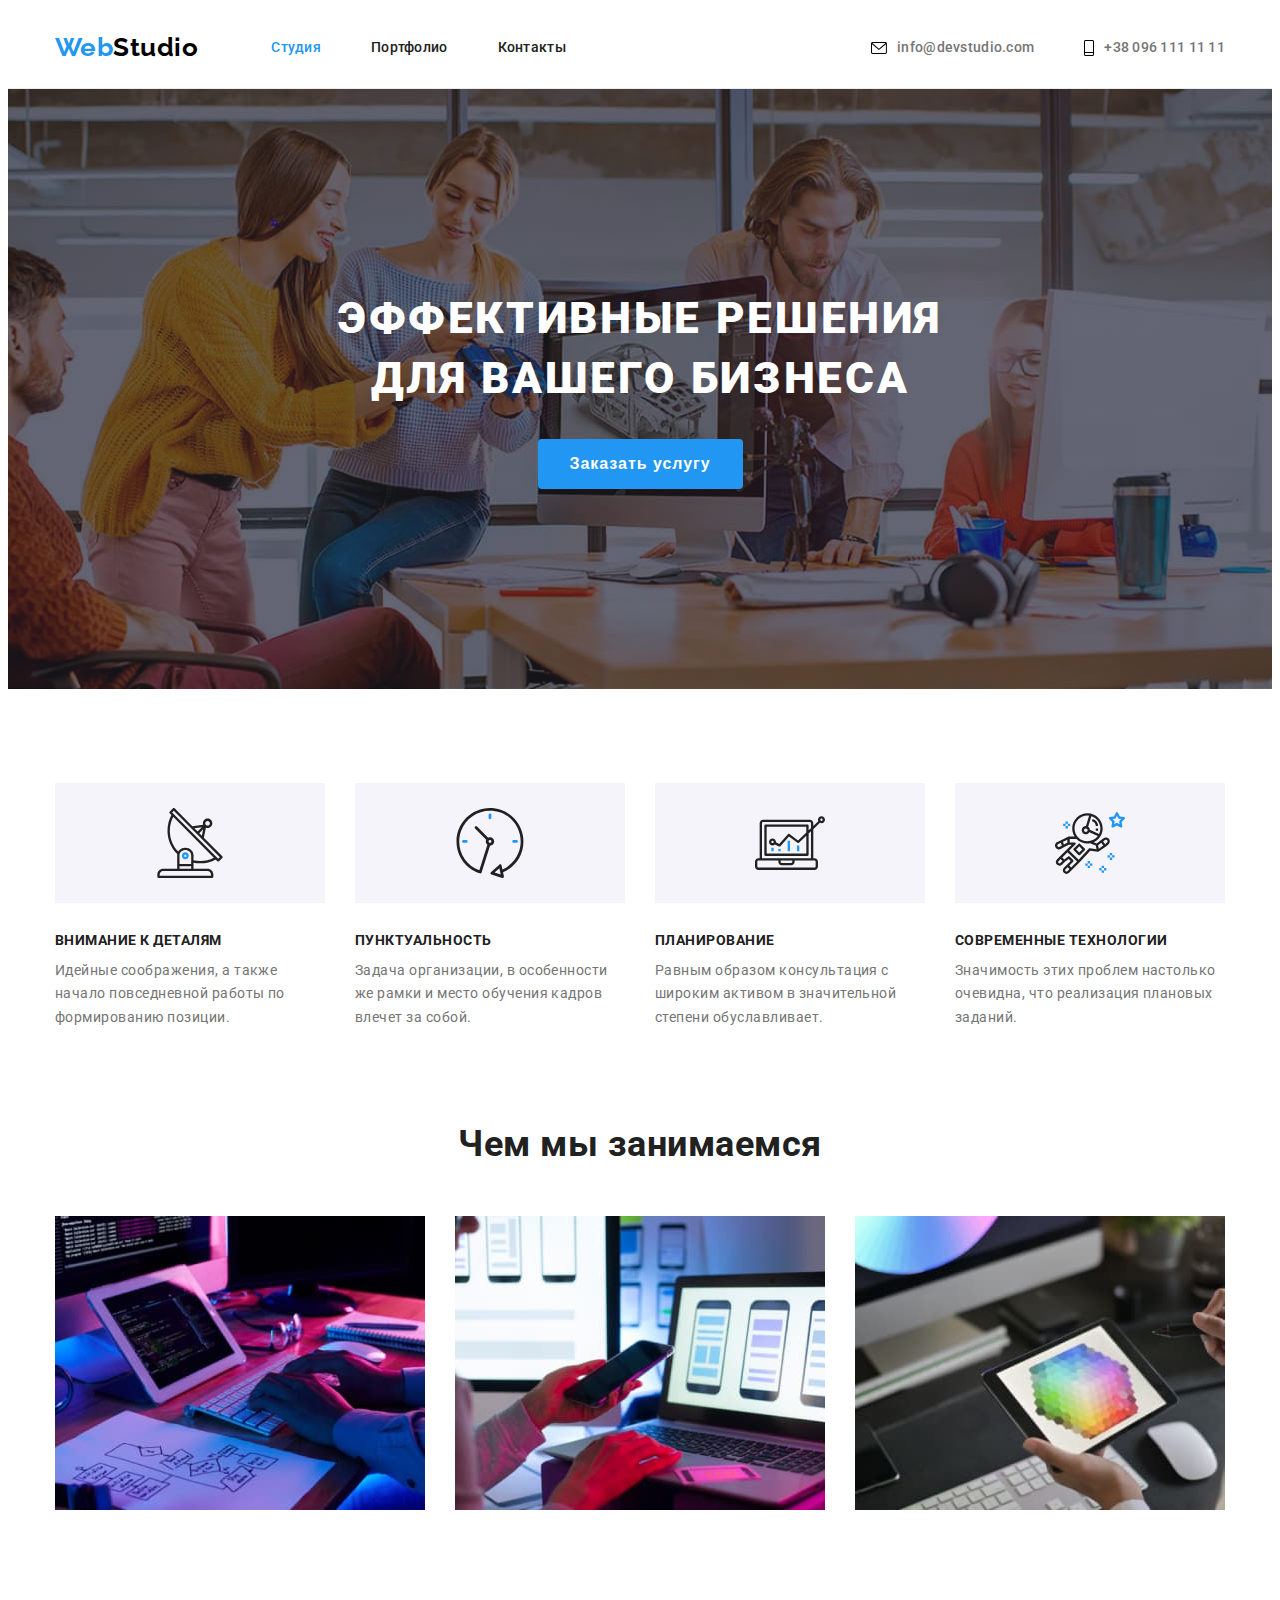
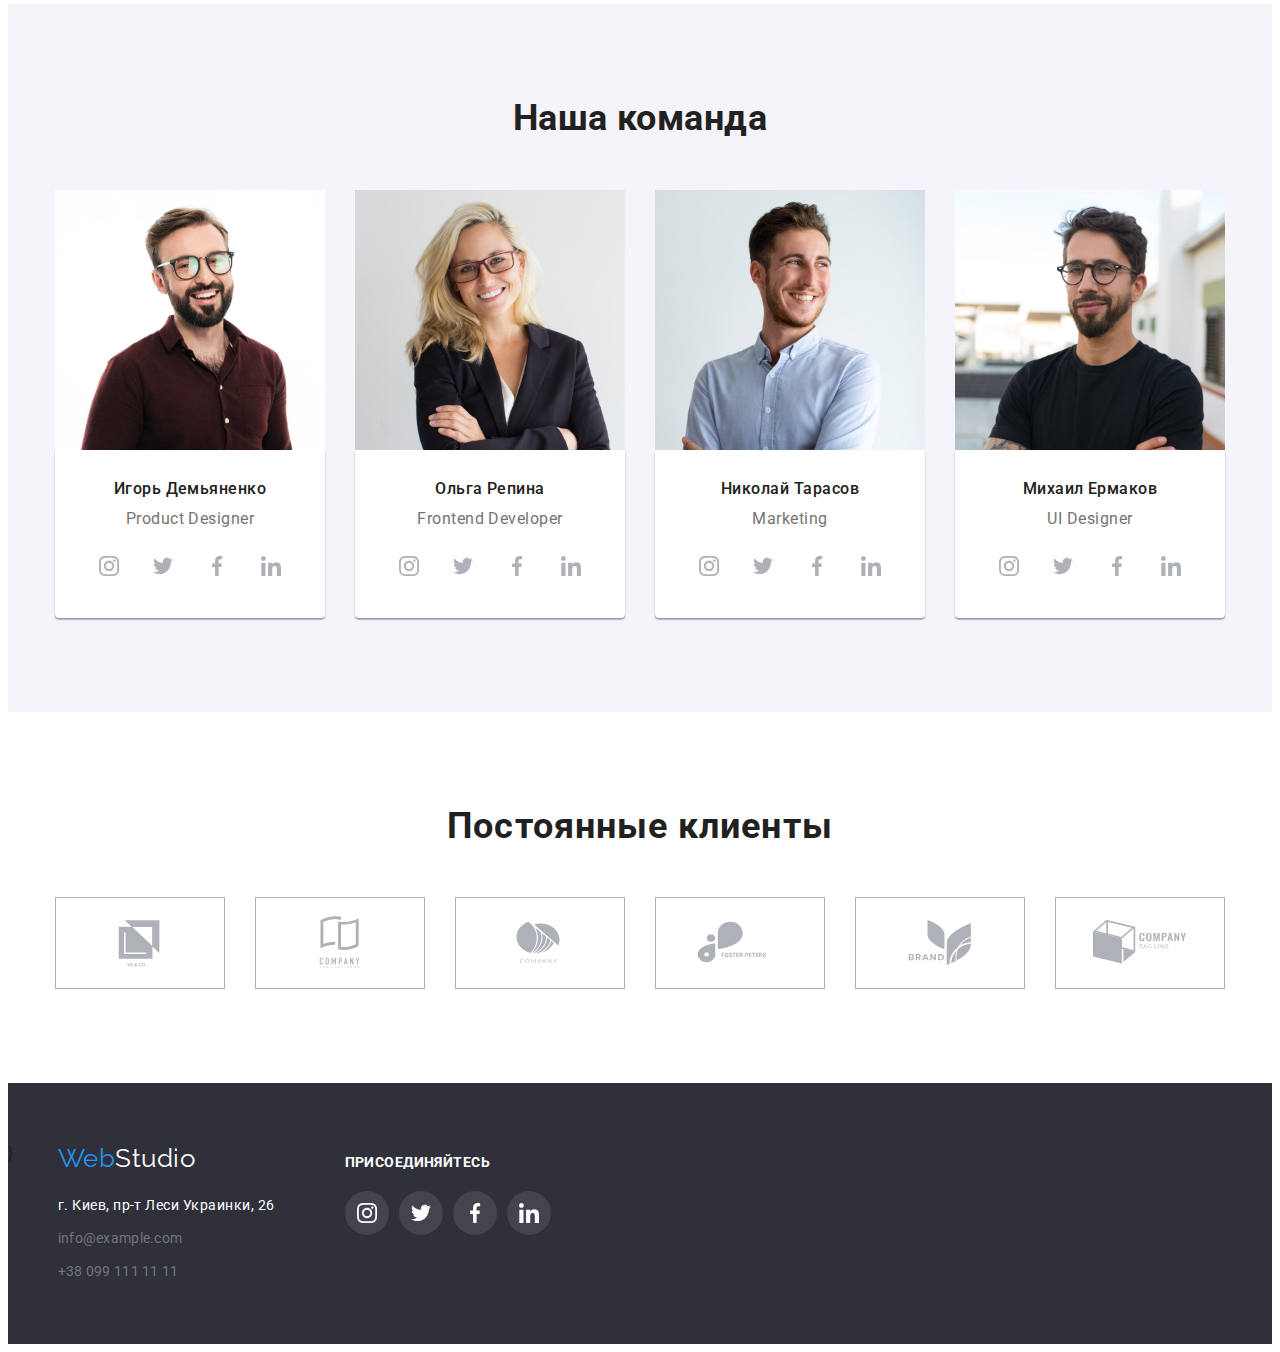
==== index.html @ 1842d275 "1" ====
<!DOCTYPE html>
<html lang="ru">
  <head>
    <meta charset="UTF-8" />
    <meta http-equiv="X-UA-Compatible" content="IE=edge" />
    <meta name="viewport" content="width=device-width, initial-scale=1.0" />
    <title>Студия</title>
    <link href="https://fonts.googleapis.com/css2?family=Raleway:wght@700&family=Roboto:wght@400;500;700;900&display=swap"
      rel="stylesheet" />
    <link rel="stylesheet" href="https://cdnjs.cloudflare.com/ajax/libs/modern-normalize/1.1.0/modern-normalize.min.css"
      integrity="sha512-wpPYUAdjBVSE4KJnH1VR1HeZfpl1ub8YT/NKx4PuQ5NmX2tKuGu6U/JRp5y+Y8XG2tV+wKQpNHVUX03MfMFn9Q=="
      crossorigin="anonymous" referrerpolicy="no-referrer" />
    <link rel="stylesheet" href="./css/style.css" />
    
  </head>
  <body>
    <!-- Header -->
    <header class="header">
      <div class="container hdr-container ">
        <nav class="hdr-nav">
          <a href="./index.html" lang="en" class="logo hdr-logo">Web<span class="hdr-second-logo">Studio</span></a>
          <ul class="hdr-list list">

            <li class="link-item">
              <a href="./index.html" class="hdr-link link current">Студия</a>
            </li>

            <li class="link-item">
              <a href="./portfolio.html" class="hdr-link link">Портфолио</a>
            </li>

            <li class="link-item">
              <a href="" class="hdr-link link">Контакты</a>
            </li>

          </ul>
        </nav>
          <ul class="hdr-contacts list">
            
            <li class="hdr-contact">
              <a href="mailto:info@devstudio.com" lang="en" class="contact-link link">
                <svg class="mail-icon" width="16" height="12">
                  <use href="./images/icons.svg#icon-mail"></use>
                </svg>
                info@devstudio.com</a>
            </li>

            <li class="hdr-contact">
              <a href="tel:+380961111111" class="contact-link link">
                <svg class="phone-icon" width="10" height="16">
                  <use href="./images/icons.svg#icon-phone"></use>
                </svg>
                +38 096 111 11 11</a>
            </li>

          </ul>
      </div>
    </header>
    <!-- Main -->
    <main class="main-studio">
      <section class="hero-section section">
        <div class="container">
          <h1 class="hero-title">Эффективные решения для вашего бизнеса</h1>
          <button type="button" class="hero-button">Заказать услугу</button>
        </div>
      </section>
      <!-- Достоинства компании -->
      <section class="dignity-company section">
        <div class="container">
          <h2  class="visually-hidden">Достоинства компании</h2>
          <ul class="dignity-list list">
            
            <li class="dignity-item">
              <div class="thumb">
                <svg class="dignity-icon" width="70" height="70">
                  <use href="./images/icons.svg#icon-antenna"></use>
                </svg>
              </div>
              <h3 class="dignity-item-title">Внимание к деталям</h3>
              <p class="dignity-text">
                Идейные соображения, а также начало повседневной работы по
                формированию позиции.
              </p>
            </li>
            
            <li class="dignity-item">
              <div class="thumb">
                <svg class="dignity-icon" width="70" height="70">
                  <use href="./images/icons.svg#icon-clock"></use>
                </svg>
              </div>
              <h3 class="dignity-item-title">Пунктуальность</h3>
              <p class="dignity-text">
                Задача организации, в особенности же рамки и место обучения кадров
                влечет за собой.
                </p>
            </li>
            
            <li class="dignity-item">
              <div class="thumb">
                <svg class="dignity-icon" width="70" height="70">
                  <use href="./images/icons.svg#icon-diagram"></use>
                </svg>
                </div>
                <h3 class="dignity-item-title">Планирование</h3>
                <p class="dignity-text">
                Равным образом консультация с широким активом в значительной
                степени обуславливает.
                </p>
            </li>
            
            <li class="dignity-item">
              <div class="thumb">
                <svg class="dignity-icon" width="70" height="70">
                  <use href="./images/icons.svg#icon-astronaut"></use>
                </svg>
              </div>
                <h3 class="dignity-item-title">Современные технологии</h3>
                <p class="dignity-text">
                Значимость этих проблем настолько очевидна, что реализация
                плановых заданий.
                </p>
            </li>
        </ul>
        </div>
      </section>
      <!-- О компании -->
      <section class="about-company section">
        <div class="container">
          <h2 class="about-company-title">Чем мы занимаемся</h2>
          <ul class="about-list">
            <li class="about-item">
              <img src="./images/code.jpg" alt="Написание кода" width="370" class="about-company-photo" />
            </li>
            <li class="about-item">
              <img src="./images/phone.jpg" alt="Адаптация под телефон" width="370" class="about-company-photo" />
            </li>
            <li class="about-item">
              <img src="./images/tablet.jpg" alt="Адаптация под планшет" width="370" class="about-company-photo" />
            </li>
          </ul>
        </div>
      </section>
      <!-- Команда компании -->
      <section class="team section">
        <div class="container">
          <h2 class="title-team">Наша команда</h2>
          <ul class="team-list">
            <li class="team-member">
              <img src="./images/igorr.jpg" alt="Игорь Демьяненко Product Designer" width="270" class="photo-member" />
                <div class="team-title">
                  <h3 class="title-member">Игорь Демьяненко</h3>
                  <p lang="en" class="about-member">Product Designer</p>
                  
                  <ul class="list-icon">
                    <li class="icon-item">
                      <a href="" class="icon-link">
                        <svg class="member-icon" width="20" height="20">
                          <use href="./images/icons.svg#icon-instagram"></use>
                        </svg>
                      </a>
                    </li>
                    <li class="icon-item">
                      <a href="" class="icon-link">
                        <svg class="member-icon" width="20" height="20">
                          <use href="./images/icons.svg#icon-twitter"></use>
                        </svg>
                      </a>
                    </li>
                    <li class="icon-item">
                      <a href="" class="icon-link">
                        <svg class="member-icon" width="20" height="20">
                          <use href="./images/icons.svg#icon-facebook"></use>
                        </svg>
                      </a>
                    </li>
                    <li class="icon-item">
                      <a href="" class="icon-link">
                        <svg class="member-icon" width="20" height="20">
                          <use href="./images/icons.svg#icon-linkedin"></use>
                        </svg>
                      </a>
                    </li>
                  </ul>
                </div>
            </li>
            <li class="team-member">
              <img src="./images/olga.jpg" alt="Ольга Репина Frontend Developer" width="270" class="photo-member" />
                <div class="team-title">
                  <h3 class="title-member">Ольга Репина</h3>
                  <p lang="en" class="about-member">Frontend Developer</p>
                  <ul class="list-icon">
                    <li class="icon-item">
                      <a href="" class="icon-link">
                        <svg class="member-icon" width="20" height="20">
                          <use href="./images/icons.svg#icon-instagram"></use>
                        </svg>
                      </a>
                    </li>
                    <li class="icon-item">
                      <a href="" class="icon-link">
                        <svg class="member-icon" width="20" height="20">
                          <use href="./images/icons.svg#icon-twitter"></use>
                        </svg>
                      </a>
                    </li>
                    <li class="icon-item">
                      <a href="" class="icon-link">
                        <svg class="member-icon" width="20" height="20">
                          <use href="./images/icons.svg#icon-facebook"></use>
                        </svg>
                      </a>
                    </li>
                    <li class="icon-item">
                      <a href="" class="icon-link">
                        <svg class="member-icon" width="20" height="20">
                          <use href="./images/icons.svg#icon-linkedin"></use>
                        </svg>
                      </a>
                    </li>
                  </ul>
                </div>
            </li>
            <li class="team-member">
              <img src="./images/nikolayy.jpg" alt="Николай Тарасов Marketing" width="270" class="photo-member" />
                <div class="team-title">
                  <h3 class="title-member">Николай Тарасов</h3>
                  <p lang="en" class="about-member">Marketing</p>
                  <ul class="list-icon">
                    <li class="icon-item">
                      <a href="" class="icon-link">
                        <svg class="member-icon" width="20" height="20">
                          <use href="./images/icons.svg#icon-instagram"></use>
                        </svg>
                      </a>
                    </li>
                    <li class="icon-item">
                      <a href="" class="icon-link">
                        <svg class="member-icon" width="20" height="20">
                          <use href="./images/icons.svg#icon-twitter"></use>
                        </svg>
                      </a>
                    </li>
                    <li class="icon-item">
                      <a href="" class="icon-link">
                        <svg class="member-icon" width="20" height="20">
                          <use href="./images/icons.svg#icon-facebook"></use>
                        </svg>
                      </a>
                    </li>
                    <li class="icon-item">
                      <a href="" class="icon-link">
                        <svg class="member-icon" width="20" height="20">
                          <use href="./images/icons.svg#icon-linkedin"></use>
                        </svg>
                      </a>
                    </li>
                  </ul>
                </div>
            </li>
            <li class="team-member">
              <img src="./images/mikhail.jpg" alt="Михаил Ермаков UI Designer" width="270" class="photo-member" />
                <div class="team-title">
                  <h3 class="title-member">Михаил Ермаков</h3>
                  <p lang="en" class="about-member">UI Designer</p>
                  <ul class="list-icon">
                    <li class="icon-item">
                      <a href="" class="icon-link">
                        <svg class="member-icon" width="20" height="20">
                          <use href="./images/icons.svg#icon-instagram"></use>
                        </svg>
                      </a>
                    </li>
                    <li class="icon-item">
                      <a href="" class="icon-link">
                        <svg class="member-icon" width="20" height="20">
                          <use href="./images/icons.svg#icon-twitter"></use>
                        </svg>
                      </a>
                    </li>
                    <li class="icon-item">
                      <a href="" class="icon-link">
                        <svg class="member-icon" width="20" height="20">
                          <use href="./images/icons.svg#icon-facebook"></use>
                        </svg>
                      </a>
                    </li>
                    <li class="icon-item">
                      <a href="" class="icon-link">
                        <svg class="member-icon" width="20" height="20">
                          <use href="./images/icons.svg#icon-linkedin"></use>
                        </svg>
                      </a>
                    </li>
                  </ul>
                </div>
            </li>
          </ul>
        </div>
      </section>
      <section class="clients section">
        <div class="container">
          <h3 class="clients-title">Постоянные клиенты</h3>
          <ul class="client-list">

            <li class="client-item">
              <a href="" class="client-link">
                <svg class="client-icon">
                  <use href="./images/icons.svg#icon-client1"></use>
                </svg>
              </a>
            </li>

            <li class="client-item">
              <a href="" class="client-link">
                <svg class="client-icon">
                  <use href="./images/icons.svg#icon-client2"></use>
                </svg>
              </a>
            </li>

            <li class="client-item">
              <a href="" class="client-link">
                <svg class="client-icon">
                  <use href="./images/icons.svg#icon-client3"></use>
                </svg>
              </a>
            </li>

            <li class="client-item">
              <a href="" class="client-link">
                <svg class="client-icon">
                  <use href="./images/icons.svg#icon-client4"></use>
                </svg>
              </a>
            </li>

            <li class="client-item">
              <a href="" class="client-link">
                <svg class="client-icon">
                  <use href="./images/icons.svg#icon-client5"></use>
                </svg>
              </a>
            </li>

            <li class="client-item">
              <a href="" class="client-link">
                <svg class="client-icon">
                  <use href="./images/icons.svg#icon-client6"></use>
                </svg>
              </a>
            </li>

          </ul>
        </div>
      </section>
    </main>
    <!-- Footer -->
    <footer class="footer">}
      <div class="footer-section container">
        <div class="ftr-left">
          <a href="/" lang="en" class="logo ftr-logo">Web<span class="ftr-second-logo">Studio</span></a>
            <address class="address">
              <a href="https://goo.gl/maps/iQKYEARG3Sgrzrz96" class="ftr-address">г. Киев, пр-т Леси Украинки, 26</a>
              <ul class="ftr-contacts">
                <li class="contact-ftr">
                  <a href="mailto:info@example.com" lang="en" class="contact-link link ftr-link">info@example.com</a>
                </li>
                <li class="contact-ftr">
                  <a href="tel:+380991111111" class="contact-link link ftr-link">+38 099 111 11 11</a>
                </li>
              </ul>
            </address>
      </div>
          <div class="ftr-enjoy">
            <h3 class="enjoy-title">присоединяйтесь</h3>
            <ul class="enjoy-list-icon">
              
              <li class="enjoy-icon-item">
                <a href="" class="enjoy-icon-link">
                  <svg class="ftr-icon" width="20" height="20">
                    <use href="./images/icons.svg#icon-instagram"></use>
                  </svg>
                </a>
              </li>
              
              <li class="enjoy-icon-item">
                <a href="" class="enjoy-icon-link">
                  <svg class="ftr-icon" width="20" height="20">
                    <use href="./images/icons.svg#icon-twitter"></use>
                  </svg>
                </a>
              </li>
              
              <li class="enjoy-icon-item">
                <a href="" class="enjoy-icon-link">
                  <svg class="ftr-icon" width="20px" height="20px">
                    <use href="./images/icons.svg#icon-facebook"></use>
                  </svg>
                </a>
              </li>
              
              <li class="enjoy-icon-item">
                <a href="" class="enjoy-icon-link">
                  <svg class="ftr-icon" width="20" height="20">
                    <use href="./images/icons.svg#icon-linkedin"></use>
                  </svg>
                </a>
              </li>

            </ul>
          </div>
        </div>
      
    </footer>
  </body>
</html>
---- css/style.css ----
:root {
  /* background */
  --bgd-very-dark-grayish-blue: #2f303a;
  --bgd-light-grayish-blue: #f5f4fa;
  --bgd-white: #ffffff;
  --bgd-blue: #2196f3;
  --border: #ececec;
  --border-portf: #eeeeee;
  --shadow: #a1a1a5;
  --bgd-icon: #43444d;

  /* text  */
  --txt-blue: #2196f3;
  --txt-mostly-black: #212121;
  --txt-black: #000000;
  --txt-white: #ffffff;
  --txt-dark-gray: #757575;
  --txt-light-gray: #acacb0;
  --clr-icon: #afb1b8;
}

/* constant */
*,
*::before,
*::after {
  box-sizing: border-box;
}

body {
  font-family: 'Roboto', sans-serif;
  color: var(--txt-mostly-black);
  background-color: var(--bgd-white);
  letter-spacing: 0.03em;
}
p,
ul,
li,
h1,
h2,
h3,
h4,
h5,
h6 {
  margin: 0;
  padding: 0;
}
/* a {
  display: block;
} */

.list {
  list-style-type: none;
}

.link {
  text-decoration: none;
  color: var(--txt-mostly-black);
}

.container {
  width: 1200px;
  padding-left: 15px;
  padding-right: 15px;
  margin: 0 auto;
}
img {
  margin: 0 auto;
  padding: 0;
  display: block;
  max-width: 100%;
  height: auto;
}

.section {
  padding-top: 94px;
  padding-bottom: 94px;
}
.logo {
  text-decoration: none;
}
/* header */
.header {
  border-bottom-width: 1px;
  border-bottom-style: solid;
  border-bottom-color: var(--border);
}
.hdr-container {
  display: flex;
}
.hdr-logo {
  padding: 24px 0px 25px 0px;
  margin-right: 73px;
}

.hdr-logo {
  font-family: 'Raleway', sans-serif;
  color: var(--txt-blue);
  font-weight: 700;
  font-size: 26px;
  line-height: 1.19;
}

.hdr-second-logo {
  font-family: 'Raleway', sans-serif;
  color: var(--txt-black);
  font-weight: 700;
  font-size: 26px;
  line-height: 1.19;
}

.hdr-nav {
  display: flex;
}

.hdr-list {
  display: flex;
  align-items: center;
}

.link-item {
}

.link-item:not(:last-child) {
  margin-right: 50px;
}

.hdr-link:hover,
.hdr-link:focus {
  color: var(--txt-blue);
}
.hdr-link {
  font-family: 'Roboto', sans-serif;
  color: var(--txt-mostly-black);
  font-weight: 500;
  font-size: 14px;
  line-height: 1.14;
  letter-spacing: 0.02em;
  text-decoration: none;
  display: block;
  padding: 32px 0px 32px 0px;
}

.hdr-list .link.current {
  color: var(--txt-blue);
}

.hdr-contacts .link-item,
.hdr-contacts {
  list-style: none;
}

.hdr-contacts {
  display: flex;
  align-items: center;
  margin-left: auto;
}
.contact-link {
  align-items: center;
  justify-content: center;
}

.hdr-contact:not(:last-child) {
  margin-right: 50px;
}

.svg-icon {
}

.mail-icon {
  margin-right: 10px;
}

.phone-icon {
  margin-right: 10px;
}

.contact-link {
  font-family: 'Roboto', sans-serif;
  color: var(--txt-dark-gray);
  font-weight: 500;
  font-size: 14px;
  line-height: 1.14;
  letter-spacing: 0.02em;
  display: inline-flex;
  padding: 32px 0px 32px 0px;
}

.contact-link:hover,
.contact-link:focus {
  color: var(--txt-blue);
}

/* Main Studio */
.main-studio {
  max-width: 1600px;
}

.hero-section {
  background-color: var(--bgd-very-dark-grayish-blue);
  padding: 200px 0px;
  text-align: center;
  background-image: linear-gradient(
      rgba(47, 48, 58, 0.4),
      rgba(47, 48, 58, 0.4)
    ),
    url('../images/bgd-hero.jpg');
  background-repeat: no-repeat;
  background-position: center;
  background-size: cover;
  max-width: 1600px;
}

.hero-title {
  font-weight: 900;
  font-size: 44px;
  line-height: 1.36;
  text-align: center;
  letter-spacing: 0.06em;
  text-transform: uppercase;
  color: var(--txt-white);
  max-width: 660px;
  margin: auto;
  margin-bottom: 30px;
}

.hero-button {
  background-color: var(--txt-blue);
  color: var(--txt-white);
  font-weight: bold;
  font-size: 16px;
  line-height: 1.87;
  letter-spacing: 0.06em;
  cursor: pointer;
  border: none;
  padding: 10px 32px;
  border-radius: 4px;
}
/* Dignity company */

.visually-hidden {
  position: absolute;
  width: 1px;
  height: 1px;
  margin: -1px;
  padding: 0;
  overflow: hidden;
  border: 0;
  clip: rect(0 0 0 0);
}
.dignity-list {
  display: flex;
}
.dignity-list > .dignity-item {
  flex-basis: auto;
}

.dignity-item:not(:last-child) {
  margin-right: 30px;
}

.dignity-item-title {
  font-weight: 700;
  font-size: 14px;
  line-height: 1.14;
  text-transform: uppercase;
  margin-bottom: 10px;
}
.thumb {
  background-color: var(--bgd-light-grayish-blue);
  width: 270px;
  height: 120px;
  display: flex;
  align-items: center;
  justify-content: center;
  margin-bottom: 30px;
}

.dignity-text {
  font-size: 14px;
  line-height: 1.71;
  color: var(--txt-dark-gray);
  max-width: 270px;
}
.dignity-text:not(:last-child) {
  margin-right: 30px;
}
/* about company */

.section.about-company {
  padding-top: 0;
}
.about-company-title {
  font-weight: 700;
  font-size: 36px;
  line-height: 1.16;
  text-align: center;
  margin-bottom: 50px;
}
.about-list {
  display: flex;
}

.about-item {
  list-style: none;
}

.about-item:not(:last-child) {
  margin-right: 30px;
}

.team {
  background-color: var(--bgd-light-grayish-blue);
}

.title-team {
  font-weight: 700;
  font-size: 36px;
  line-height: 1.16;
  text-align: center;
  margin-bottom: 50px;
}

.team-list {
  display: flex;
}
.team-list > .team-member {
  flex-basis: auto;
}

.team-member {
  list-style: none;
}

.team-member:not(:last-child) {
  margin-right: 30px;
}

.list-icon {
  display: flex;
  list-style: none;
  justify-content: center;
}
.icon-item {
  display: inline-flex;
  align-items: center;
}

.icon-item:not(:last-child) {
  margin-right: 10px;
}
.icon-link {
  display: flex;
  align-items: center;
  justify-content: center;
  width: 44px;
  height: 44px;
  border-radius: 50%;
  fill: var(--clr-icon);
}

.icon-link:hover,
.icon-link:focus {
  background-color: var(--bgd-blue);
  fill: var(--txt-white);
}

.team-title {
  padding-top: 30px;
  padding-bottom: 30px;
  background-color: var(--bgd-white);
  box-shadow: 0px 1px 3px rgba(0, 0, 0, 0.12), 0px 1px 1px rgba(0, 0, 0, 0.14),
    0px 2px 1px rgba(0, 0, 0, 0.2);
  border-radius: 0px 0px 4px 4px;
}

.title-member {
  font-weight: 500;
  font-size: 16px;
  line-height: 1.18;
  text-align: center;
  margin-bottom: 10px;
}

.about-member {
  font-size: 16px;
  line-height: 19px;
  text-align: center;
  color: var(--txt-dark-gray);
  margin-bottom: 16px;
}

.clients-title {
  font-size: 36px;
  line-height: 1.16;
  text-align: center;
  letter-spacing: 0.03em;
  color: var(--txt-mostly-black);
  margin-bottom: 50px;
}

.client-list {
  display: flex;
  justify-content: center;
}

.client-item {
  list-style: none;
}

.client-item:not(:last-child) {
  margin-right: 30px;
}

.client-link {
  display: flex;
  width: 170px;
  height: 92px;
  border: 1px solid var(--clr-icon);
  align-items: center;
  justify-content: center;
  fill: var(--clr-icon);
}

.client-link:hover,
.client-link:focus {
  fill: var(--bgd-blue);
  border: 1px solid var(--txt-blue);
}

.client-icon {
  width: 106px;
  height: 60px;
}
/* footer */

.footer {
  padding-top: 60px;
  padding-bottom: 60px;
  display: flex;
  background-color: var(--bgd-very-dark-grayish-blue);
}
.footer-section {
  display: flex;
  align-items: baseline;
}

.ftr-left {
  margin-right: 70px;
  align-items: baseline;
}

.address {
  font-style: normal;
}
.footer-section .logo {
  display: inline-block;
  margin-bottom: 20px;
}

.ftr-logo {
  font-family: 'Raleway', sans-serif;
  color: var(--txt-blue);
  font-size: 26px;
  line-height: 1.19;
}
.ftr-address:hover,
.ftr-address:focus {
  color: var(--txt-blue);
}

.ftr-second-logo {
  font-family: 'Raleway', sans-serif;
  color: var(--txt-white);
  font-size: 26px;
  line-height: 31px;
}
.ftr-address {
  display: flex;
  font-size: 14px;
  line-height: 1.71;
  color: var(--txt-white);
  text-decoration: none;
  margin-bottom: 9px;
}

.ftr-contacts {
  list-style: none;
}

.address .contact-link {
  font-weight: 400;
  font-size: 14px;
  line-height: 1.71;
}

.contact-link:focus,
.contact-link:hover {
  color: var(--txt-blue);
  fill: var(--txt-blue);
}

.ftr-link {
  padding: 0;
}
.contact-ftr:not(:last-child) {
  margin-bottom: 9px;
}

.enjoy-title {
  color: var(--txt-white);
  font-size: 14px;
  line-height: 1.14;
  letter-spacing: 0.03em;
  text-transform: uppercase;
  display: flex;
  margin-bottom: 20px;
}

.enjoy-list-icon {
  display: flex;
}

.enjoy-icon-item {
  display: block;
  list-style: none;
}

.enjoy-icon-item:not(:last-child) {
  margin-right: 10px;
}
.enjoy-icon-link {
  display: flex;
  align-items: center;
  justify-content: center;
  flex-wrap: wrap;
  width: 44px;
  height: 44px;
  border-radius: 50%;
  color: var(--txt-white);
  background-color: var(--bgd-icon);
}

.ftr-icon {
  fill: var(--txt-white);
}
.enjoy-icon-link:hover,
.enjoy-icon-link:focus {
  background-color: var(--bgd-blue);
}

/* Main Portfolio */
.main-section {
}
.list-button {
  display: flex;
  justify-content: center;
  margin-bottom: 56px;
}
.button {
  font-family: 'Roboto', sans-serif;
  font-weight: 500;
  font-size: 16px;
  line-height: 1.62;
  text-align: center;
  border: none;
  cursor: pointer;
  padding: 6px 22px;
  border-radius: 4px;
  margin: 0;
}
.list-button .button.current {
  background-color: var(--bgd-blue);
  color: var(--txt-white);
}
.button:focus,
.button:hover {
  color: var(--txt-white);
  background-color: var(--txt-blue);
  box-shadow: 0px 1px 3px rgba(0, 0, 0, 0.12), 0px 1px 1px rgba(0, 0, 0, 0.14),
    0px 2px 1px rgba(0, 0, 0, 0.2);
}

.button-item,
.project-item {
  list-style: none;
  margin: 0px;
}
.button-item:not(:last-child) {
  margin-right: 8px;
}

.projects-list {
  display: flex;
  flex-wrap: wrap;
  margin-right: -30px;
  margin-bottom: -30px;
}

.projects-list > .project-item {
  display: flex;
  flex-basis: calc(100% / 3 - 30px);
  margin-right: 30px;
  margin-bottom: 30px;
}

.project-link {
  text-decoration: none;
}

.project-link:hover,
.project-link:focus {
  box-shadow: 0px 1px 3px rgba(0, 0, 0, 0.12), 0px 1px 1px rgba(0, 0, 0, 0.14),
    0px 2px 1px rgba(0, 0, 0, 0.2);
}

.project-title {
  font-weight: bold;
  font-size: 18px;
  line-height: 2;
  letter-spacing: 0.06em;
  color: var(--txt-mostly-black);
  margin-bottom: 4px;
}

.project-about {
  font-size: 16px;
  line-height: 1.87;
  color: var(--txt-dark-gray);
}

.project-text {
  padding: 20px 24px;
  border: 1px solid var(--border-portf);
  border-top: none;
}
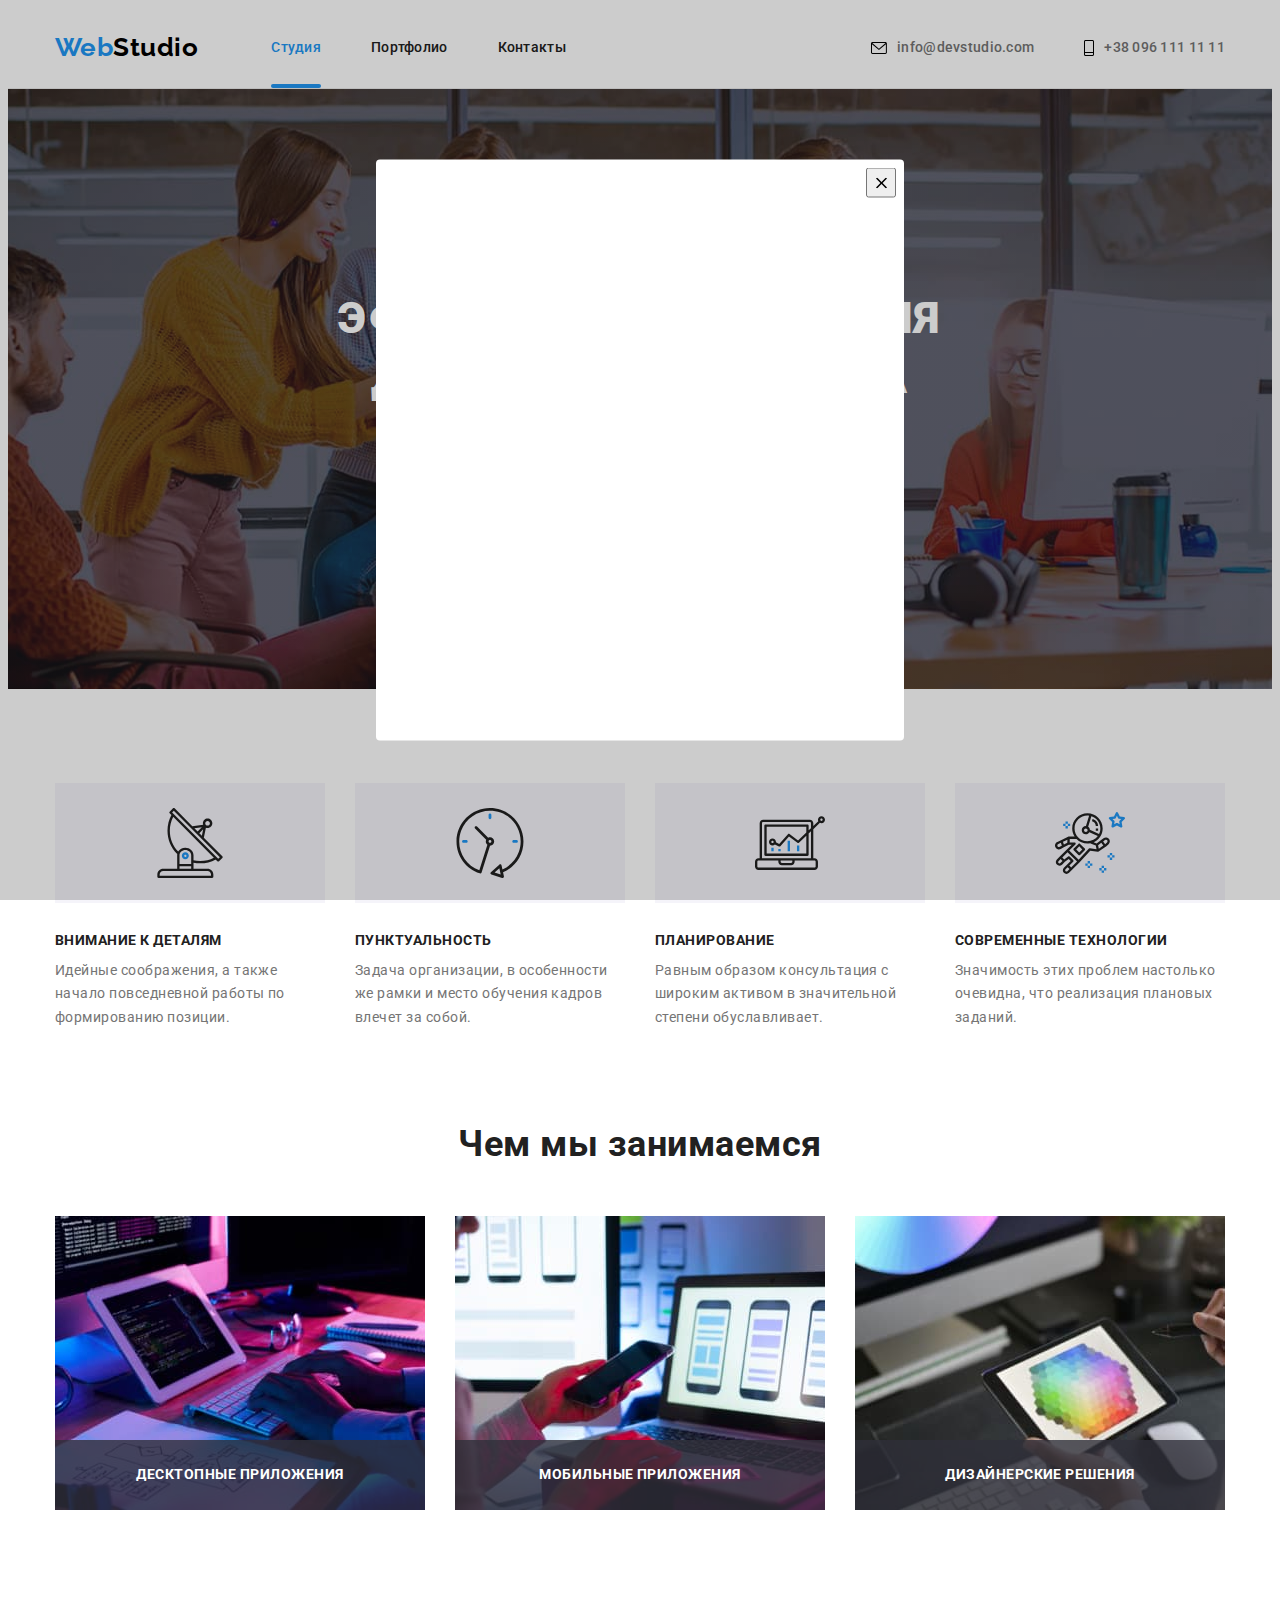
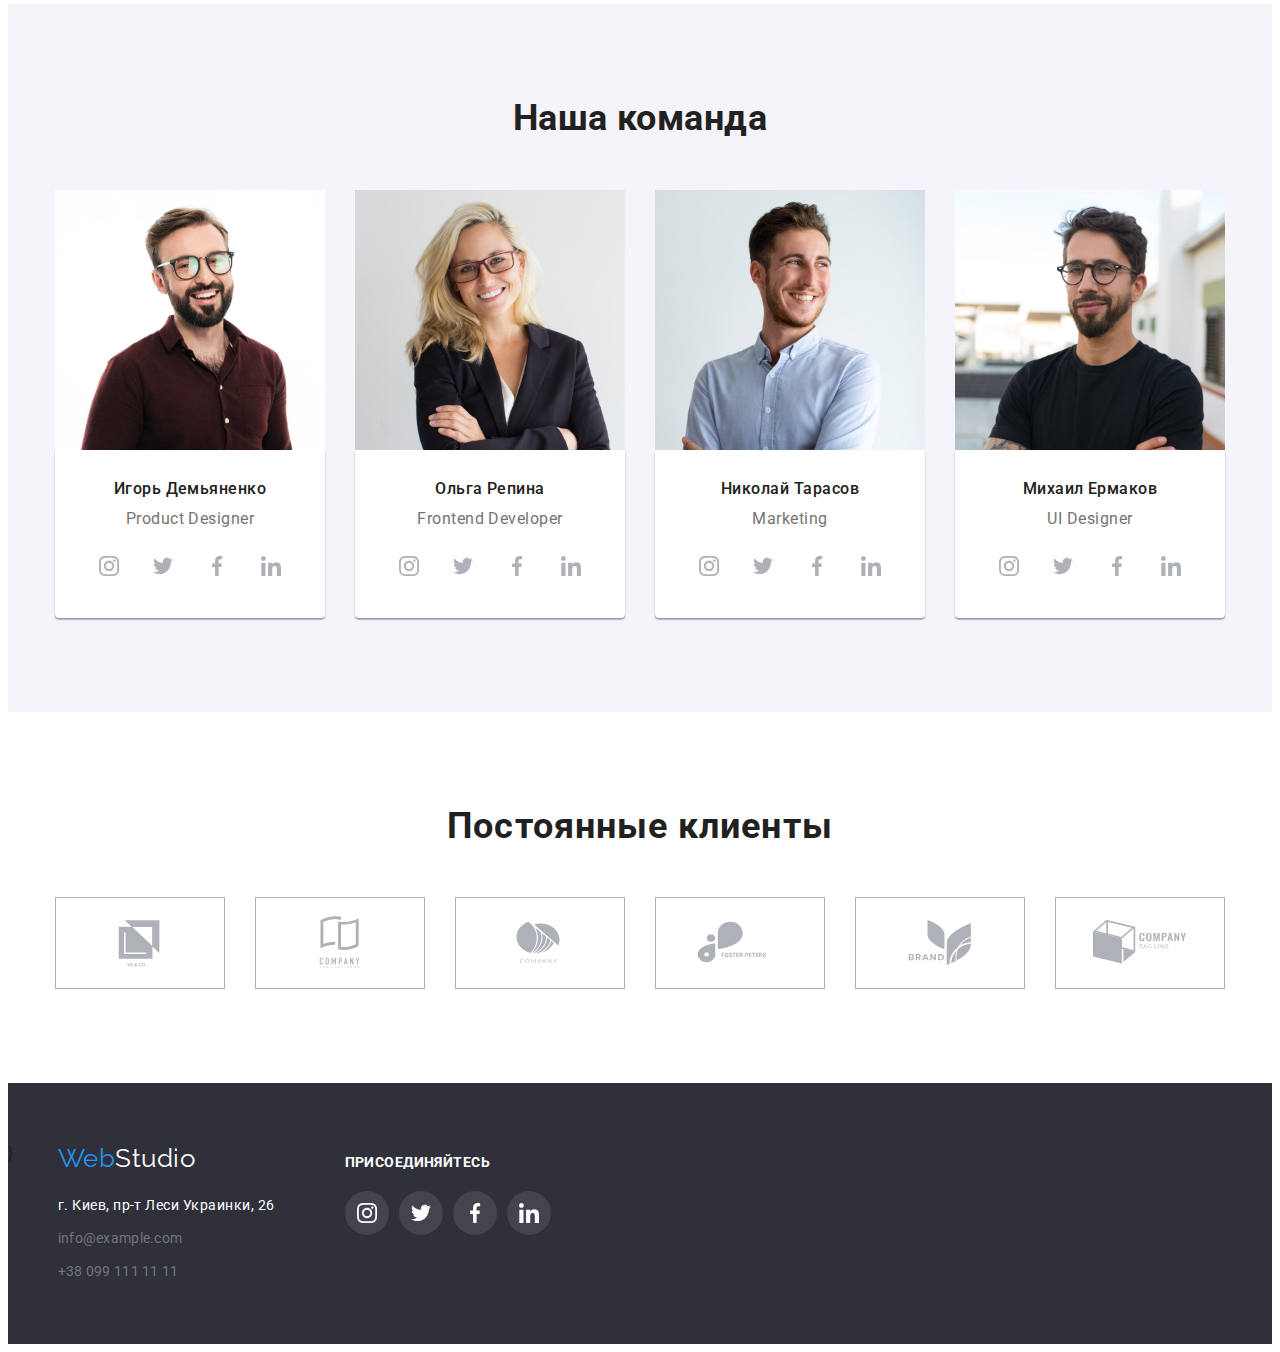
==== commit 08e539ee: "2" ====
--- a/index.html
+++ b/index.html
@@ -19,6 +19,7 @@
       <div class="container hdr-container ">
         <nav class="hdr-nav">
           <a href="./index.html" lang="en" class="logo hdr-logo">Web<span class="hdr-second-logo">Studio</span></a>
+          
           <ul class="hdr-list list">
 
             <li class="link-item">
@@ -61,7 +62,7 @@
       <section class="hero-section section">
         <div class="container">
           <h1 class="hero-title">Эффективные решения для вашего бизнеса</h1>
-          <button type="button" class="hero-button">Заказать услугу</button>
+          <button data-modal-open type="button" class="hero-button" data-modal-open>Заказать услугу</button>
         </div>
       </section>
       <!-- Достоинства компании -->
@@ -131,12 +132,15 @@
           <ul class="about-list">
             <li class="about-item">
               <img src="./images/code.jpg" alt="Написание кода" width="370" class="about-company-photo" />
+              <p class="about-text">Десктопные приложения</p>
             </li>
             <li class="about-item">
               <img src="./images/phone.jpg" alt="Адаптация под телефон" width="370" class="about-company-photo" />
+              <p class="about-text">Мобильные приложения</p>
             </li>
             <li class="about-item">
               <img src="./images/tablet.jpg" alt="Адаптация под планшет" width="370" class="about-company-photo" />
+              <p class="about-text">Дизайнерские решения</p>
             </li>
           </ul>
         </div>
@@ -413,5 +417,18 @@
         </div>
       
     </footer>
+
+    <!-- Modal -->
+
+    <div class="backdrop" data-modal>
+      <div class="modal">
+        <button class="modal-button" data-modal-close>
+          <svg class="button-modal">
+            <use href="./images/icons.svg#icon-close"></use>
+          </svg>
+        </button>
+      </div>
+    </div>
+    <script src="./js/modal.js"></script>
   </body>
 </html>
--- a/css/style.css
+++ b/css/style.css
@@ -8,6 +8,7 @@
   --border-portf: #eeeeee;
   --shadow: #a1a1a5;
   --bgd-icon: #43444d;
+  --bgd-dark-grey: #41425d;
 
   /* text  */
   --txt-blue: #2196f3;
@@ -118,6 +119,7 @@
 }
 
 .link-item {
+  position: relative;
 }
 
 .link-item:not(:last-child) {
@@ -138,6 +140,21 @@
   text-decoration: none;
   display: block;
   padding: 32px 0px 32px 0px;
+}
+.hdr-link::after {
+  display: block;
+  position: absolute;
+  content: '';
+  width: 100%;
+  height: 4px;
+  background-color: var(--bgd-blue);
+  border-radius: 2px;
+  bottom: 0;
+  opacity: 0;
+}
+
+.hdr-list .hdr-link.current::after {
+  opacity: 1;
 }
 
 .hdr-list .link.current {
@@ -208,6 +225,7 @@
   background-position: center;
   background-size: cover;
   max-width: 1600px;
+  margin: 0 auto;
 }
 
 .hero-title {
@@ -302,6 +320,27 @@
 
 .about-item {
   list-style: none;
+  display: flex;
+  position: relative;
+}
+
+.about-company-photo {
+}
+
+.about-text {
+  display: flex;
+  position: absolute;
+  width: 100%;
+  background-color: rgba(47, 48, 58, 0.8);
+  color: var(--txt-white);
+  text-transform: uppercase;
+  height: 70px;
+  align-items: center;
+  justify-content: center;
+  bottom: 0;
+  font-weight: bold;
+  font-size: 14px;
+  line-height: 1.14;
 }
 
 .about-item:not(:last-child) {
@@ -633,3 +672,47 @@
   border: 1px solid var(--border-portf);
   border-top: none;
 }
+
+/* Modals */
+
+.backdrop {
+  position: fixed;
+  top: 0;
+  left: 0;
+  background: rgba(0, 0, 0, 0.2);
+  width: 100%;
+  height: 100%;
+}
+
+.backdrop.is-hidden {
+  opacity: 0;
+  pointer-events: none;
+}
+
+.modal {
+  width: 528px;
+  height: 581px;
+  background-color: var(--txt-white);
+  position: absolute;
+  top: 50%;
+  left: 50%;
+  transform: translate(-50%, -50%);
+  border-radius: 4px;
+}
+
+.button-modal {
+  width: 11px;
+  height: 11px;
+  display: flex;
+  align-items: center;
+  margin: 0 auto;
+  padding: 0;
+}
+
+.modal-button {
+  width: 30px;
+  height: 30px;
+  top: 8px;
+  right: 8px;
+  position: absolute;
+}
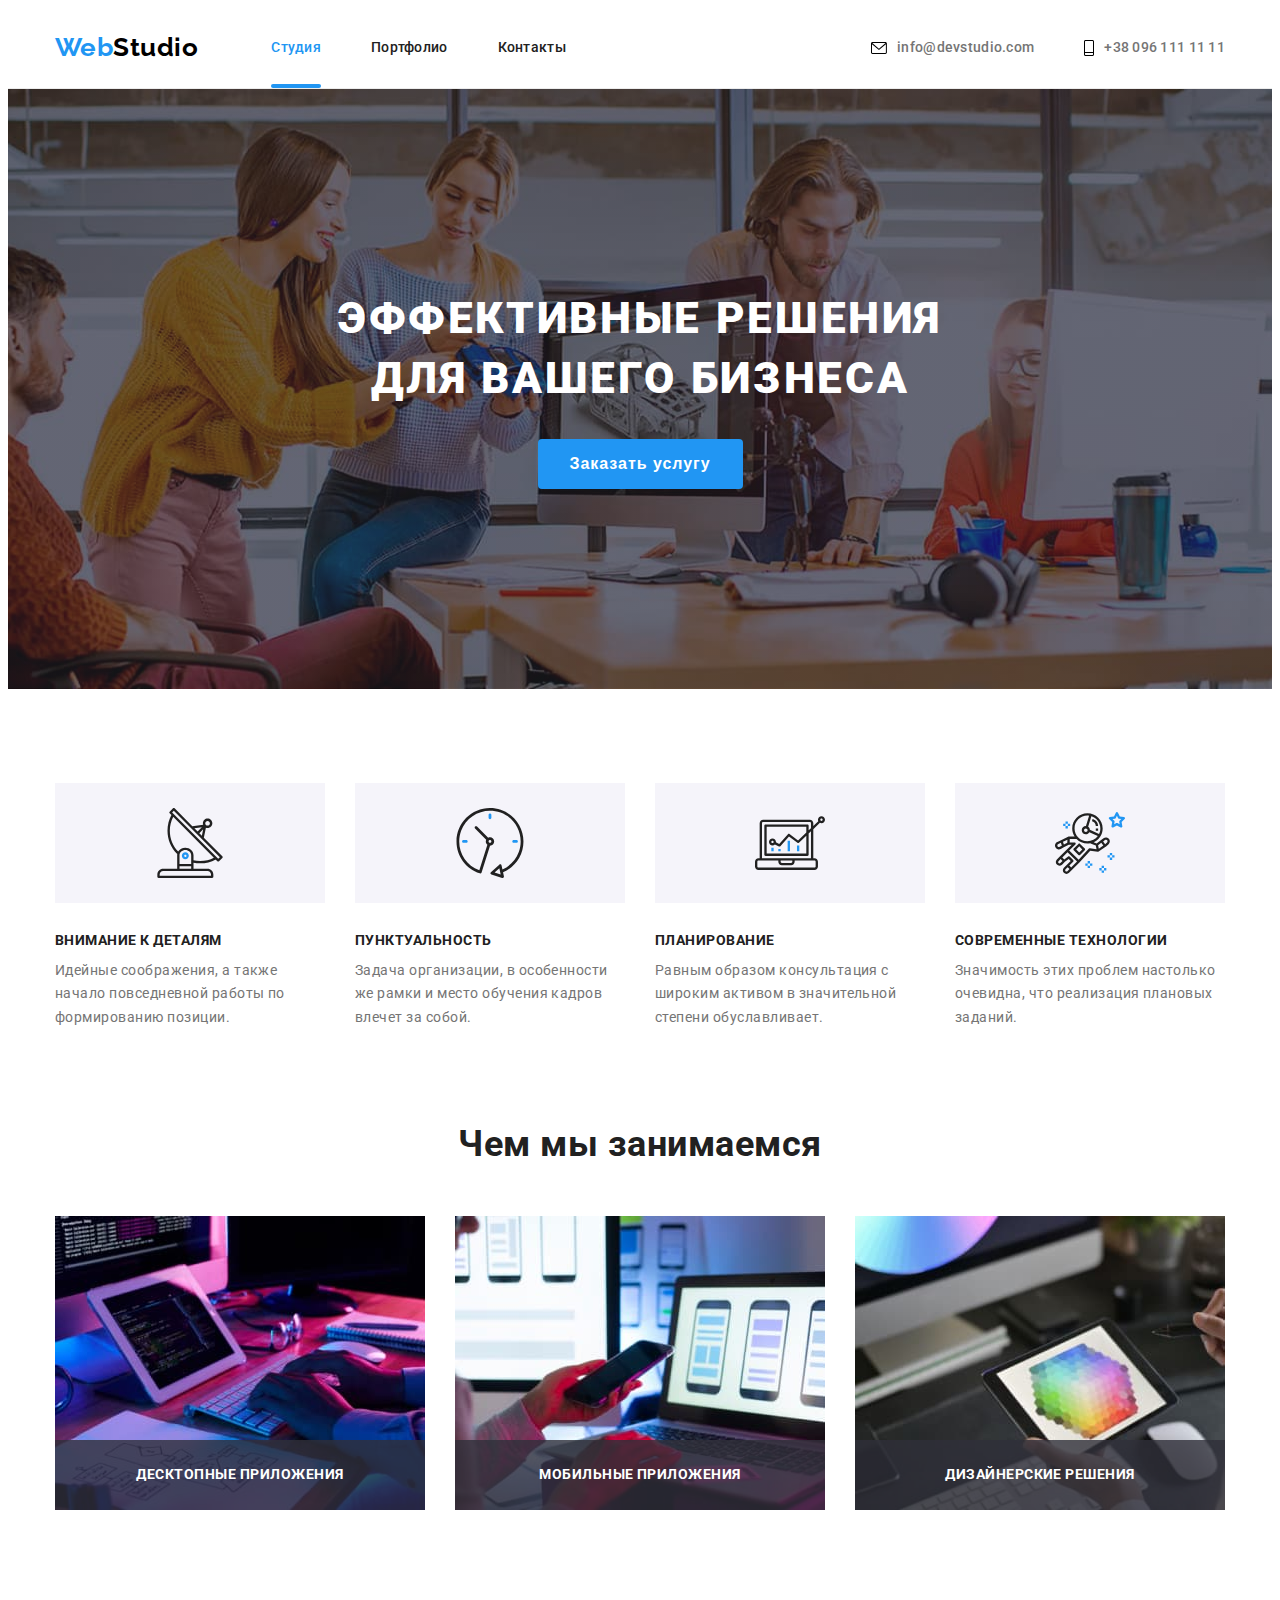
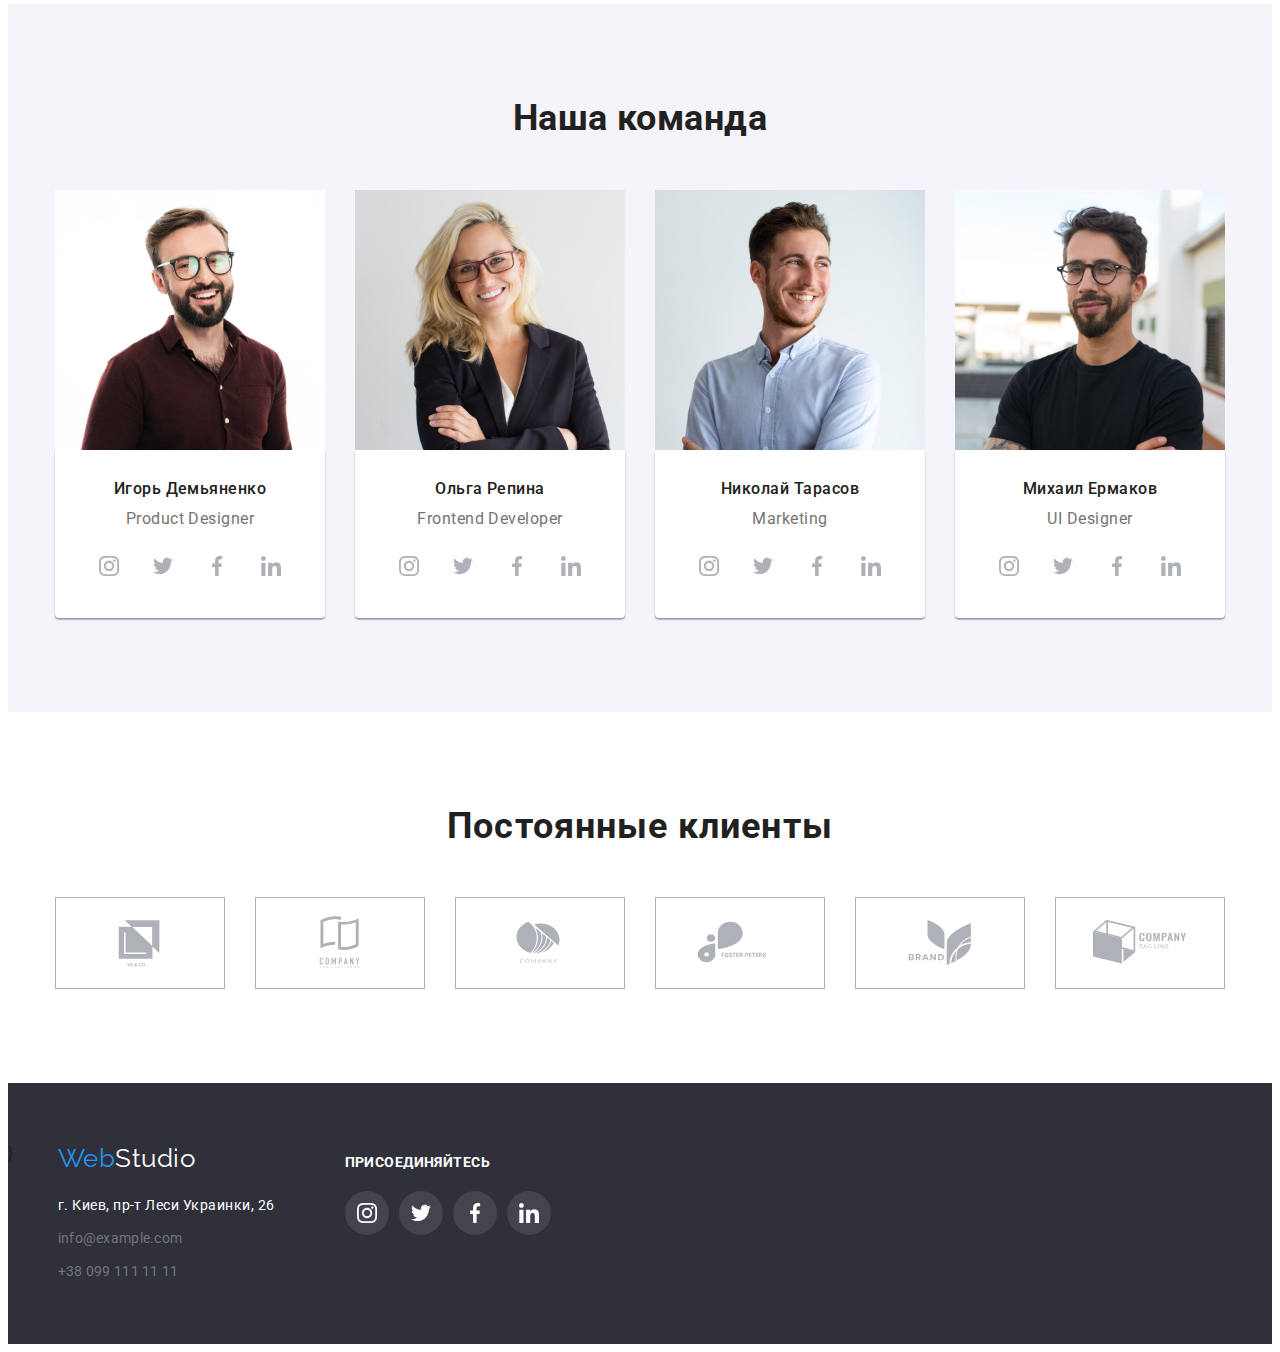
==== commit a76578fe: "1" ====
--- a/index.html
+++ b/index.html
@@ -420,7 +420,7 @@
 
     <!-- Modal -->
 
-    <div class="backdrop" data-modal>
+    <div class="backdrop is-hidden" data-modal>
       <div class="modal">
         <button class="modal-button" data-modal-close>
           <svg class="button-modal">
--- a/css/style.css
+++ b/css/style.css
@@ -209,7 +209,6 @@
 
 /* Main Studio */
 .main-studio {
-  max-width: 1600px;
 }
 
 .hero-section {
@@ -644,6 +643,7 @@
 
 .project-link {
   text-decoration: none;
+  position: relative;
 }
 
 .project-link:hover,
@@ -671,6 +671,37 @@
   padding: 20px 24px;
   border: 1px solid var(--border-portf);
   border-top: none;
+}
+
+.project-about-text {
+  position: absolute;
+  top: 0;
+  left: 0;
+  width: 370px;
+  height: 294px;
+  padding: 63px 24px;
+  background-color: rgba(33, 150, 243, 0.9);
+  opacity: 0;
+  overflow: hidden;
+  transform: translateY(294px);
+
+  /* transform: translateY(-294px); */
+  transform-origin: bottom;
+  transition-property: transform;
+  transition-duration: 1000ms;
+  transition-timing-function: cubic-bezier(0.4, 0, 0.2, 1);
+}
+
+.project-txt {
+  font-size: 18px;
+  line-height: 1.56;
+  color: var(--txt-white);
+}
+
+.project-link:hover .project-about-text {
+  opacity: 1;
+  transform-origin: top;
+  transform: translateY(0px);
 }
 
 /* Modals */
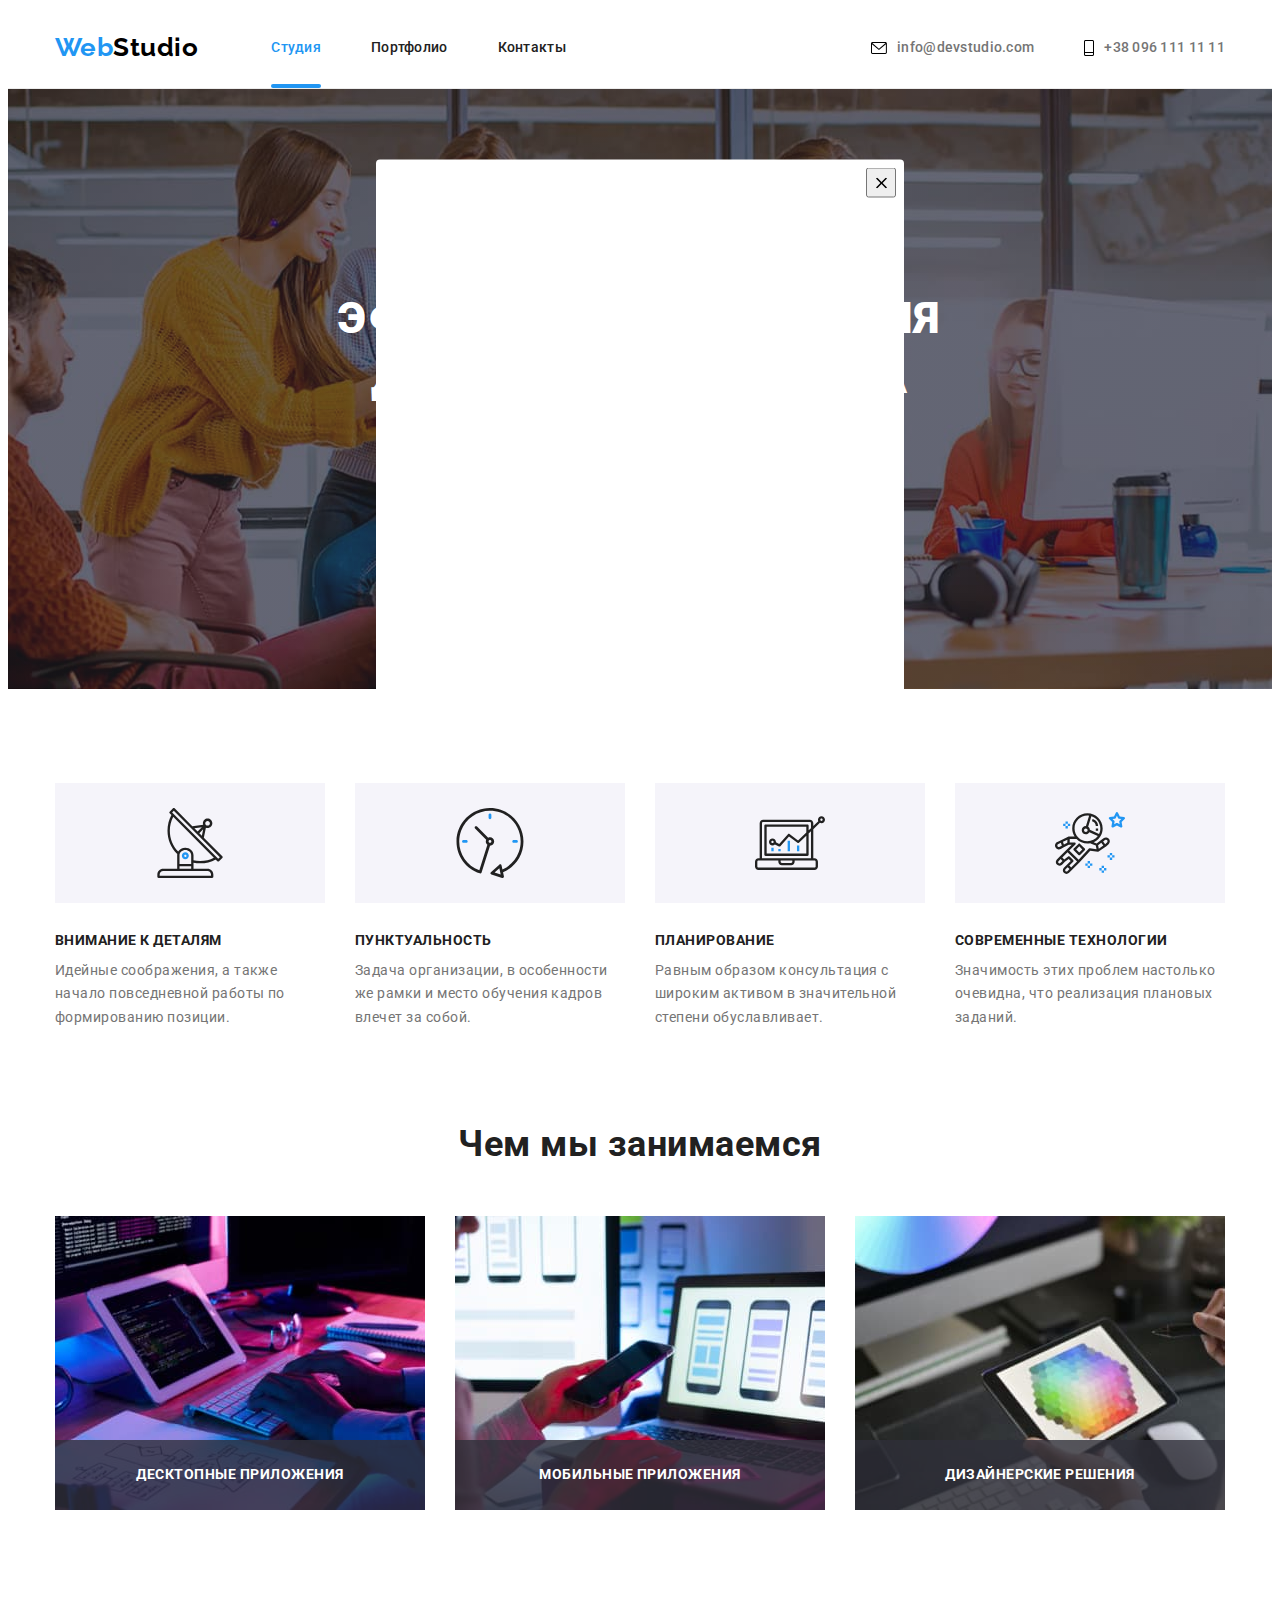
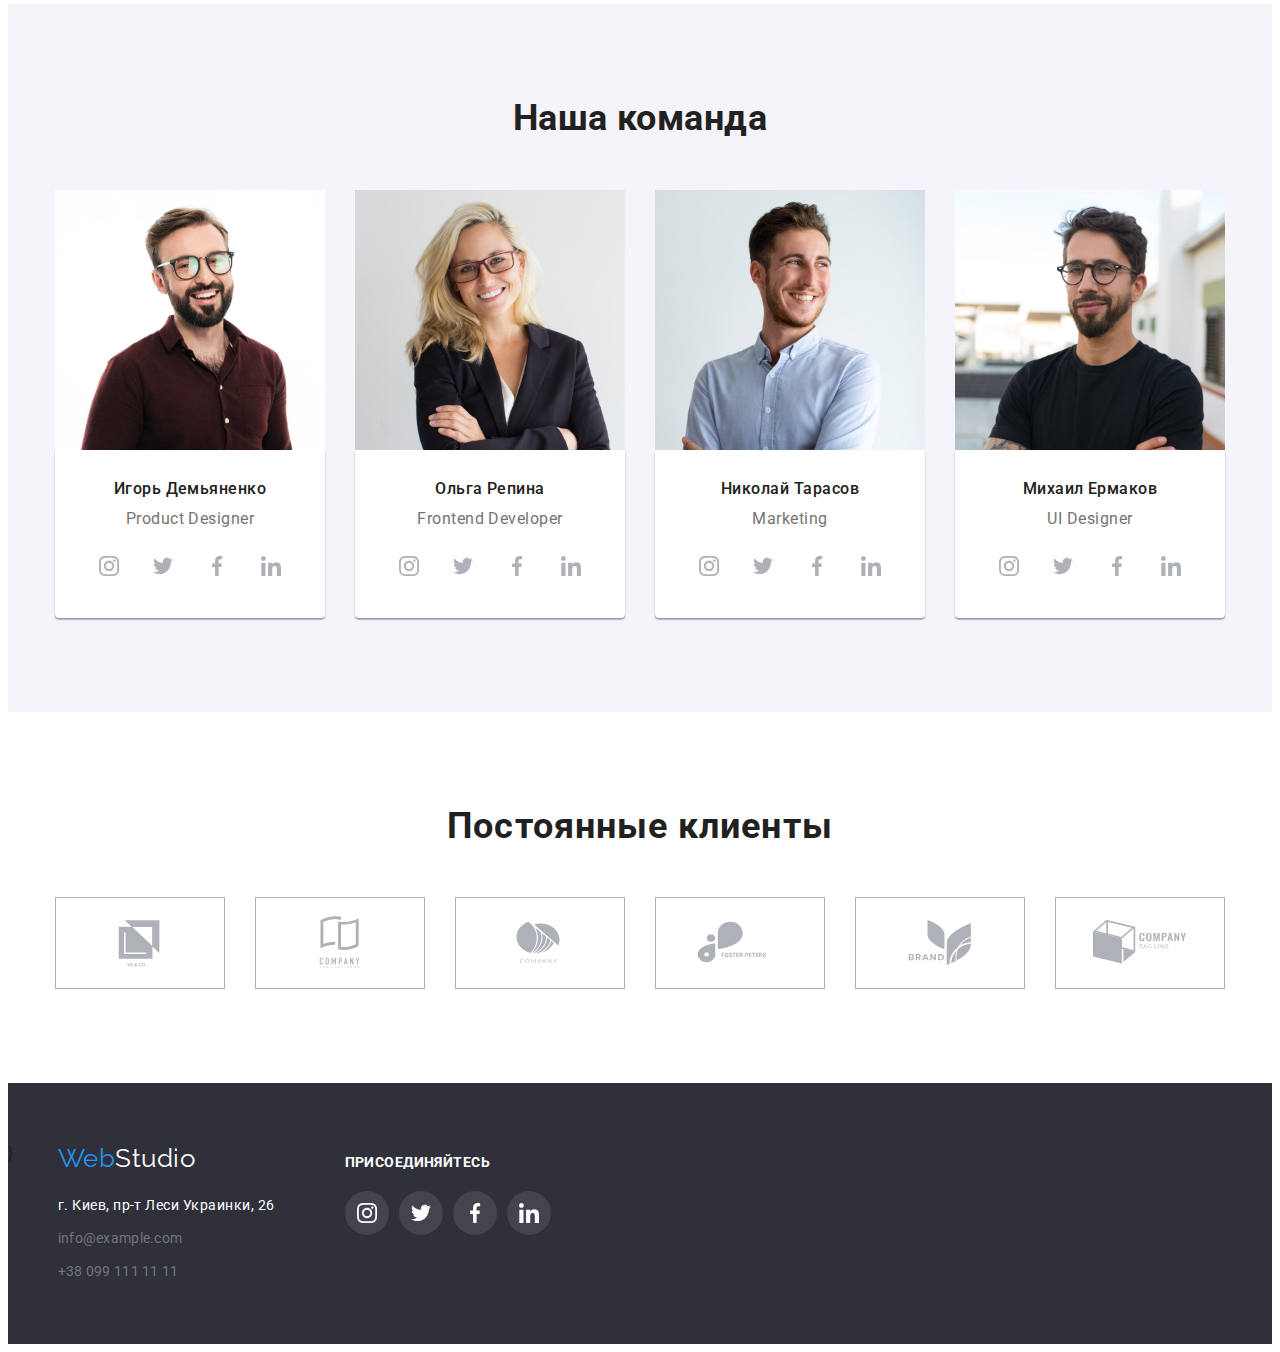
==== commit 0b7434a4: "222" ====
--- a/index.html
+++ b/index.html
@@ -419,10 +419,9 @@
     </footer>
 
     <!-- Modal -->
-
-    <div class="backdrop is-hidden" data-modal>
+    <div class="backdrop" data-modal>
       <div class="modal">
-        <button class="modal-button" data-modal-close>
+        <button class="modal-button is-hidden" data-modal-close> 
           <svg class="button-modal">
             <use href="./images/icons.svg#icon-close"></use>
           </svg>
--- a/css/style.css
+++ b/css/style.css
@@ -130,6 +130,7 @@
 .hdr-link:focus {
   color: var(--txt-blue);
 }
+
 .hdr-link {
   font-family: 'Roboto', sans-serif;
   color: var(--txt-mostly-black);
@@ -140,6 +141,7 @@
   text-decoration: none;
   display: block;
   padding: 32px 0px 32px 0px;
+  transition: color 250ms cubic-bezier(0.4, 0, 0.2, 1);
 }
 .hdr-link::after {
   display: block;
@@ -200,6 +202,7 @@
   letter-spacing: 0.02em;
   display: inline-flex;
   padding: 32px 0px 32px 0px;
+  transition: color 250ms cubic-bezier(0.4, 0, 0.2, 1);
 }
 
 .contact-link:hover,
@@ -394,6 +397,8 @@
   height: 44px;
   border-radius: 50%;
   fill: var(--clr-icon);
+  transition: background-color 250ms cubic-bezier(0.4, 0, 0.2, 1),
+    fill 250ms cubic-bezier(0.4, 0, 0.2, 1);
 }
 
 .icon-link:hover,
@@ -457,6 +462,8 @@
   align-items: center;
   justify-content: center;
   fill: var(--clr-icon);
+  transition: border 250ms cubic-bezier(0.4, 0, 0.2, 1),
+    fill 250ms cubic-bezier(0.4, 0, 0.2, 1);
 }
 
 .client-link:hover,
@@ -501,24 +508,26 @@
   font-size: 26px;
   line-height: 1.19;
 }
+
+.ftr-second-logo {
+  font-family: 'Raleway', sans-serif;
+  color: var(--txt-white);
+  font-size: 26px;
+  line-height: 31px;
+}
+.ftr-address {
+  display: flex;
+  font-size: 14px;
+  line-height: 1.71;
+  color: var(--txt-white);
+  text-decoration: none;
+  margin-bottom: 9px;
+  transition: color 250ms cubic-bezier(0.4, 0, 0.2, 1);
+}
+
 .ftr-address:hover,
 .ftr-address:focus {
   color: var(--txt-blue);
-}
-
-.ftr-second-logo {
-  font-family: 'Raleway', sans-serif;
-  color: var(--txt-white);
-  font-size: 26px;
-  line-height: 31px;
-}
-.ftr-address {
-  display: flex;
-  font-size: 14px;
-  line-height: 1.71;
-  color: var(--txt-white);
-  text-decoration: none;
-  margin-bottom: 9px;
 }
 
 .ftr-contacts {
@@ -530,6 +539,10 @@
   font-size: 14px;
   line-height: 1.71;
 }
+.contact-link {
+  transition: color 250ms cubic-bezier(0.4, 0, 0.2, 1),
+    fill 250ms cubic-bezier(0.4, 0, 0.2, 1);
+}
 
 .contact-link:focus,
 .contact-link:hover {
@@ -576,6 +589,7 @@
   border-radius: 50%;
   color: var(--txt-white);
   background-color: var(--bgd-icon);
+  transition: background-color 250ms cubic-bezier(0.4, 0, 0.2, 1);
 }
 
 .ftr-icon {
@@ -605,6 +619,9 @@
   padding: 6px 22px;
   border-radius: 4px;
   margin: 0;
+  transition: background-color 250ms cubic-bezier(0.4, 0, 0.2, 1),
+    color 250ms cubic-bezier(0.4, 0, 0.2, 1),
+    box-shadow 250ms cubic-bezier(0.4, 0, 0.2, 1);
 }
 .list-button .button.current {
   background-color: var(--bgd-blue);
@@ -643,7 +660,7 @@
 
 .project-link {
   text-decoration: none;
-  position: relative;
+  transition: box-shadow 250ms cubic-bezier(0.4, 0, 0.2, 1);
 }
 
 .project-link:hover,
@@ -672,47 +689,41 @@
   border: 1px solid var(--border-portf);
   border-top: none;
 }
-
-.project-about-text {
+.project-wrapper {
+  position: relative;
+  overflow: hidden;
+}
+
+.project-txt {
   position: absolute;
+  font-size: 18px;
+  line-height: 1.56;
+  color: var(--txt-white);
   top: 0;
   left: 0;
   width: 370px;
-  height: 294px;
+  height: 100%;
   padding: 63px 24px;
+  transform: translateY(100%);
+  transition: transform 250ms cubic-bezier(0.4, 0, 0.2, 1);
   background-color: rgba(33, 150, 243, 0.9);
-  opacity: 0;
-  overflow: hidden;
-  transform: translateY(294px);
-
-  /* transform: translateY(-294px); */
-  transform-origin: bottom;
-  transition-property: transform;
-  transition-duration: 1000ms;
-  transition-timing-function: cubic-bezier(0.4, 0, 0.2, 1);
-}
-
-.project-txt {
-  font-size: 18px;
-  line-height: 1.56;
-  color: var(--txt-white);
-}
-
-.project-link:hover .project-about-text {
-  opacity: 1;
-  transform-origin: top;
+}
+
+.project-item:hover .project-txt {
   transform: translateY(0px);
 }
+*/
 
 /* Modals */
+
 
 .backdrop {
   position: fixed;
   top: 0;
   left: 0;
-  background: rgba(0, 0, 0, 0.2);
-  width: 100%;
-  height: 100%;
+  width: 200px;
+  height: 100px;
+  background-color: rgba(255, 0, 0);
 }
 
 .backdrop.is-hidden {
@@ -721,8 +732,8 @@
 }
 
 .modal {
-  width: 528px;
-  height: 581px;
+  min-width: 528px;
+  min-height: 581px;
   background-color: var(--txt-white);
   position: absolute;
   top: 50%;
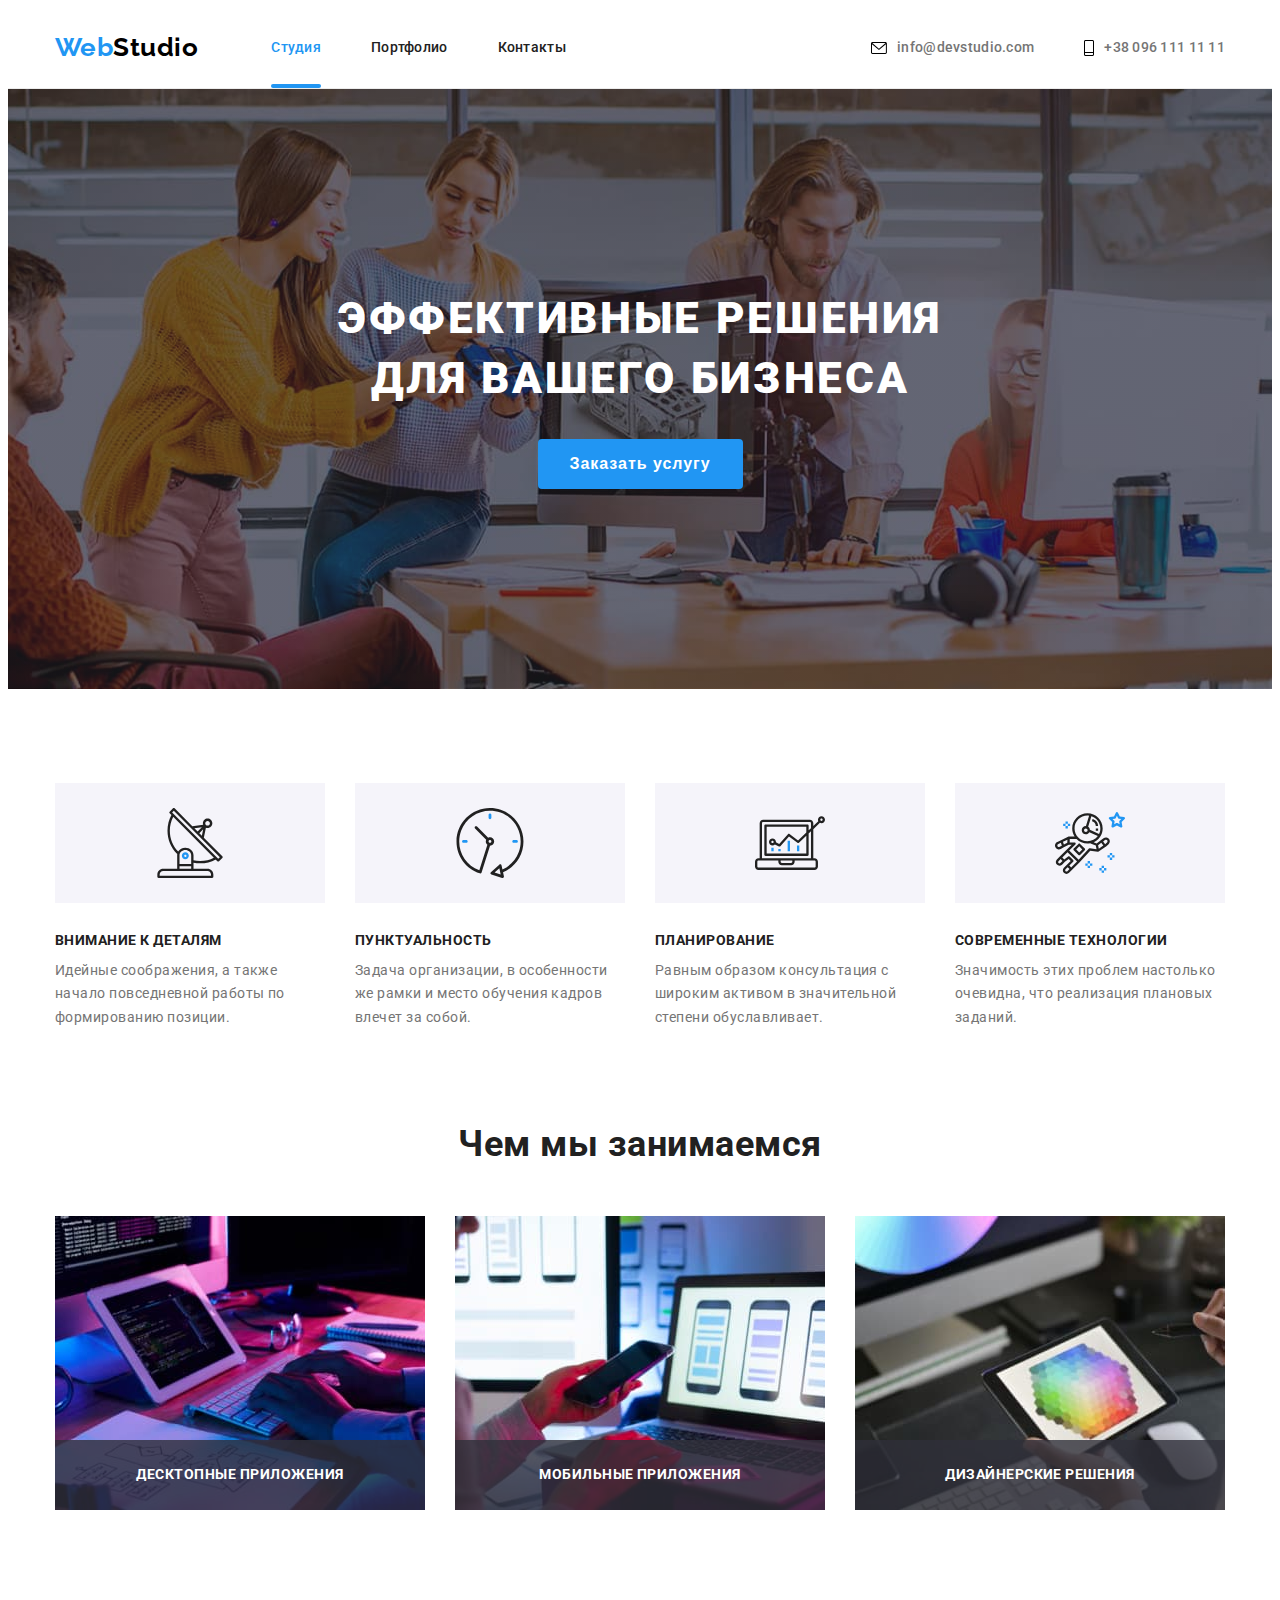
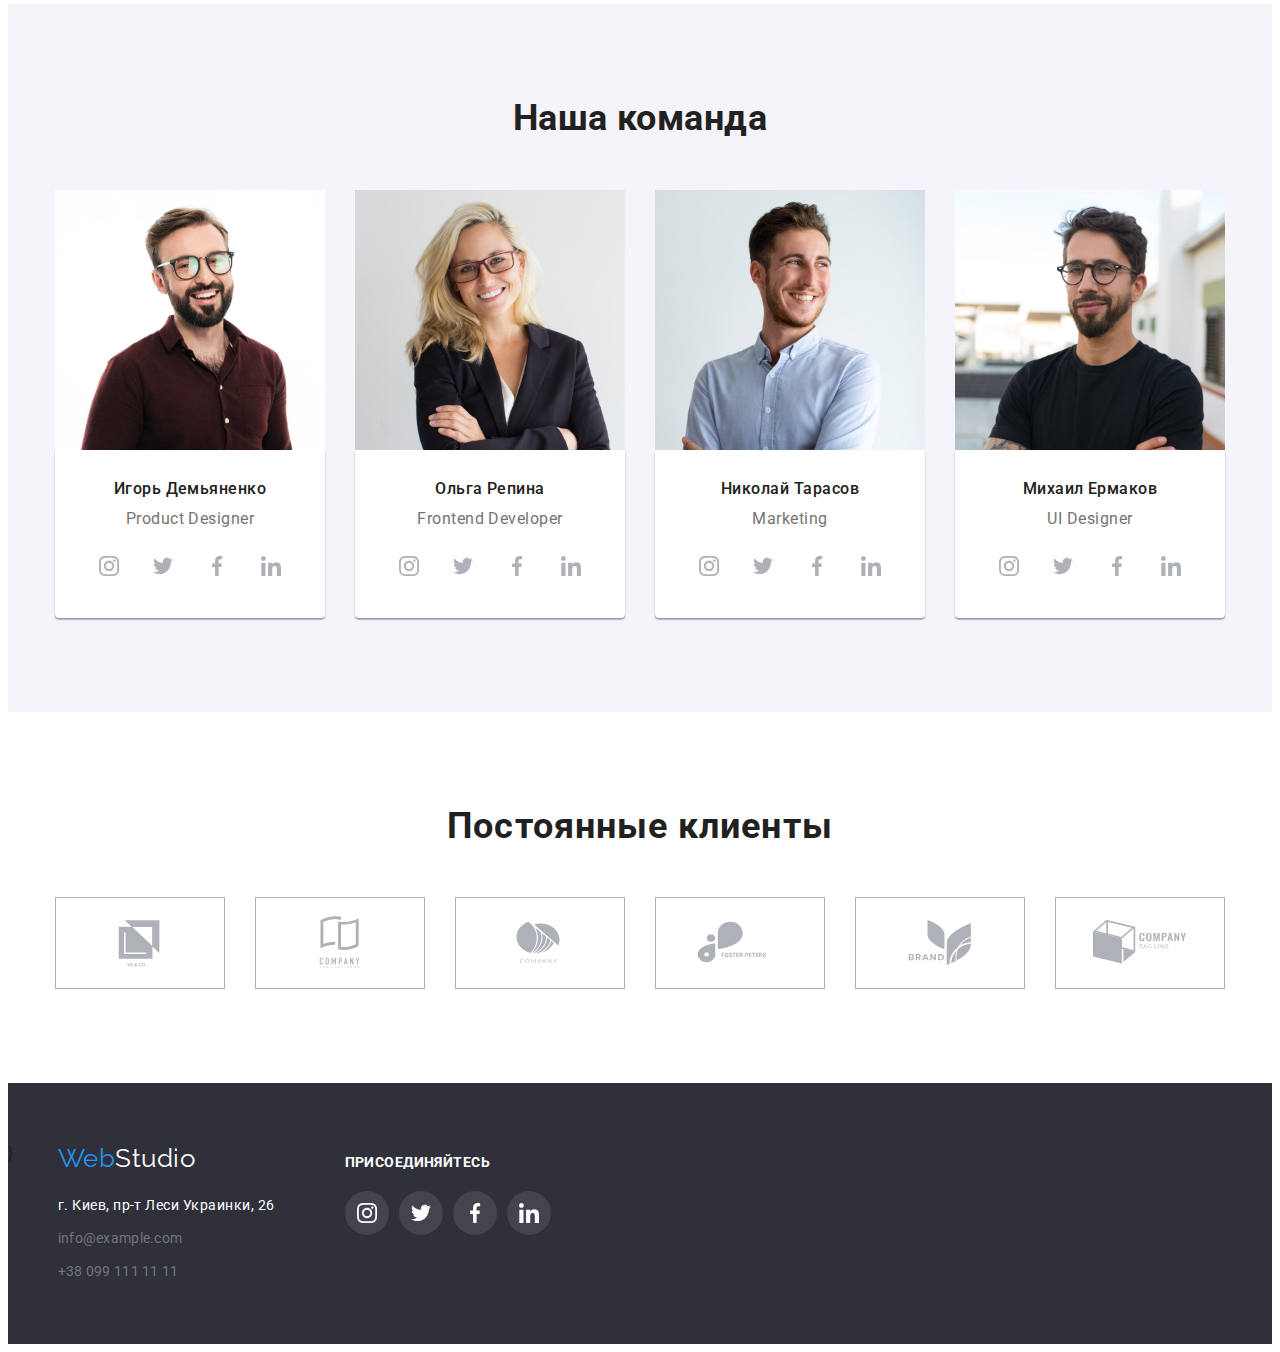
==== commit 2bbd6c1d: "111" ====
--- a/index.html
+++ b/index.html
@@ -419,9 +419,9 @@
     </footer>
 
     <!-- Modal -->
-    <div class="backdrop" data-modal>
+    <div class="backdrop is-hidden" data-modal>
       <div class="modal">
-        <button class="modal-button is-hidden" data-modal-close> 
+        <button class="modal-button " data-modal-close> 
           <svg class="button-modal">
             <use href="./images/icons.svg#icon-close"></use>
           </svg>
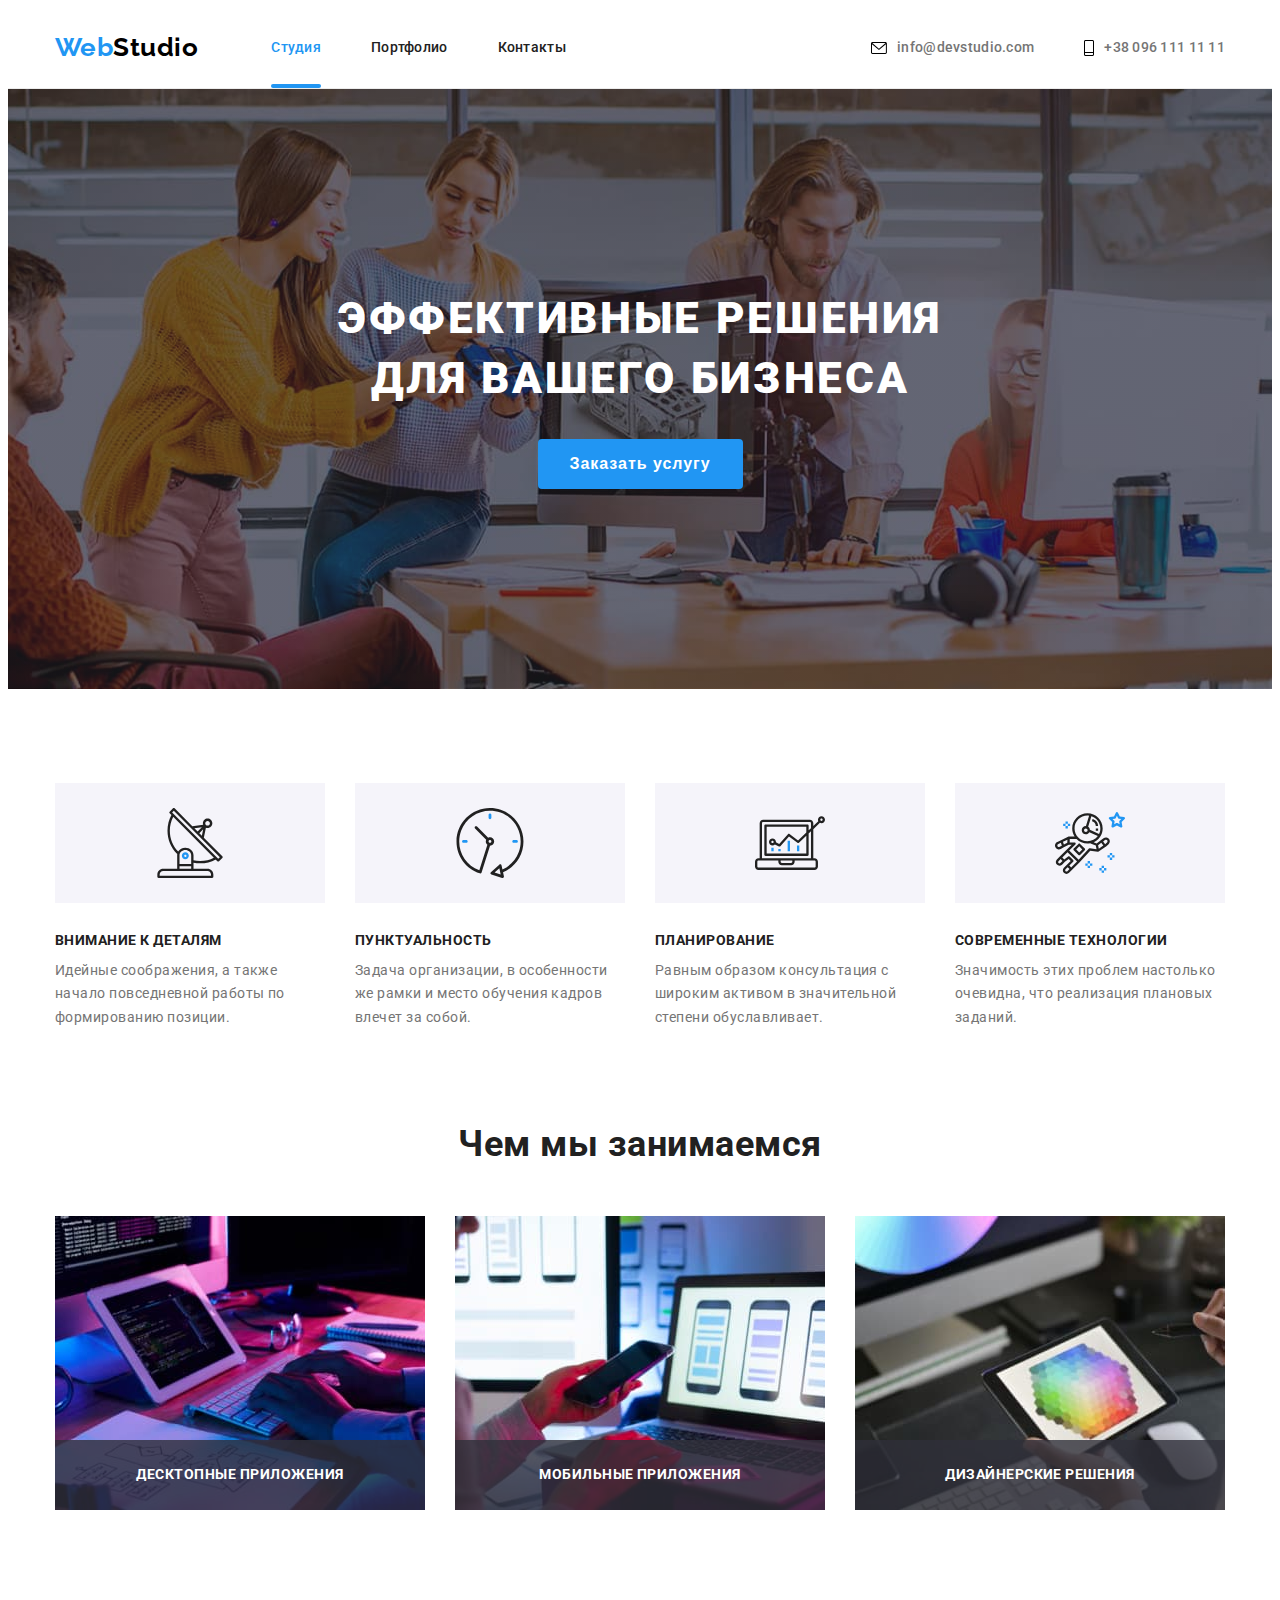
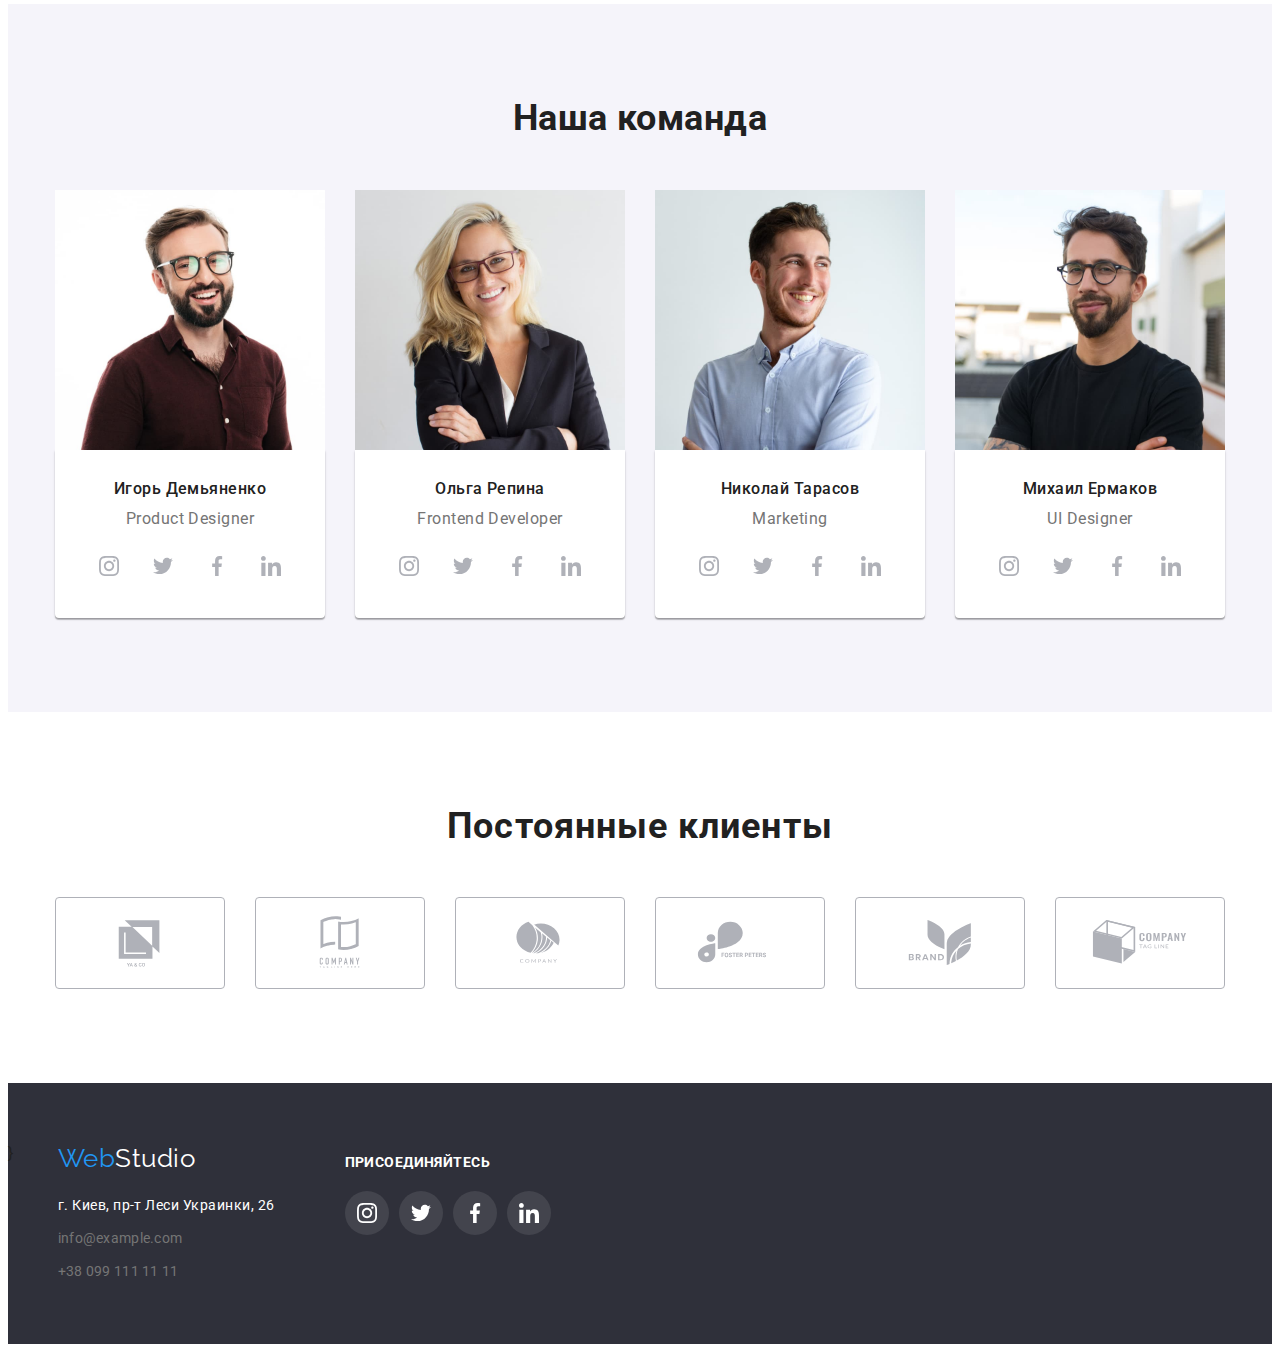
==== commit 6ae72140: "1111" ====
--- a/index.html
+++ b/index.html
@@ -421,7 +421,7 @@
     <!-- Modal -->
     <div class="backdrop is-hidden" data-modal>
       <div class="modal">
-        <button class="modal-button " data-modal-close> 
+        <button class="modal-button" data-modal-close> 
           <svg class="button-modal">
             <use href="./images/icons.svg#icon-close"></use>
           </svg>
--- a/css/style.css
+++ b/css/style.css
@@ -21,6 +21,7 @@
 }
 
 /* constant */
+
 *,
 *::before,
 *::after {
@@ -33,6 +34,7 @@
   background-color: var(--bgd-white);
   letter-spacing: 0.03em;
 }
+
 p,
 ul,
 li,
@@ -45,9 +47,6 @@
   margin: 0;
   padding: 0;
 }
-/* a {
-  display: block;
-} */
 
 .list {
   list-style-type: none;
@@ -64,6 +63,7 @@
   padding-right: 15px;
   margin: 0 auto;
 }
+
 img {
   margin: 0 auto;
   padding: 0;
@@ -76,18 +76,23 @@
   padding-top: 94px;
   padding-bottom: 94px;
 }
+
 .logo {
   text-decoration: none;
 }
+
 /* header */
+
 .header {
   border-bottom-width: 1px;
   border-bottom-style: solid;
   border-bottom-color: var(--border);
 }
+
 .hdr-container {
   display: flex;
 }
+
 .hdr-logo {
   padding: 24px 0px 25px 0px;
   margin-right: 73px;
@@ -143,6 +148,7 @@
   padding: 32px 0px 32px 0px;
   transition: color 250ms cubic-bezier(0.4, 0, 0.2, 1);
 }
+
 .hdr-link::after {
   display: block;
   position: absolute;
@@ -182,9 +188,6 @@
   margin-right: 50px;
 }
 
-.svg-icon {
-}
-
 .mail-icon {
   margin-right: 10px;
 }
@@ -211,8 +214,6 @@
 }
 
 /* Main Studio */
-.main-studio {
-}
 
 .hero-section {
   background-color: var(--bgd-very-dark-grayish-blue);
@@ -255,6 +256,7 @@
   padding: 10px 32px;
   border-radius: 4px;
 }
+
 /* Dignity company */
 
 .visually-hidden {
@@ -267,9 +269,11 @@
   border: 0;
   clip: rect(0 0 0 0);
 }
+
 .dignity-list {
   display: flex;
 }
+
 .dignity-list > .dignity-item {
   flex-basis: auto;
 }
@@ -285,6 +289,7 @@
   text-transform: uppercase;
   margin-bottom: 10px;
 }
+
 .thumb {
   background-color: var(--bgd-light-grayish-blue);
   width: 270px;
@@ -301,6 +306,7 @@
   color: var(--txt-dark-gray);
   max-width: 270px;
 }
+
 .dignity-text:not(:last-child) {
   margin-right: 30px;
 }
@@ -309,6 +315,7 @@
 .section.about-company {
   padding-top: 0;
 }
+
 .about-company-title {
   font-weight: 700;
   font-size: 36px;
@@ -316,6 +323,7 @@
   text-align: center;
   margin-bottom: 50px;
 }
+
 .about-list {
   display: flex;
 }
@@ -324,9 +332,6 @@
   list-style: none;
   display: flex;
   position: relative;
-}
-
-.about-company-photo {
 }
 
 .about-text {
@@ -364,6 +369,7 @@
 .team-list {
   display: flex;
 }
+
 .team-list > .team-member {
   flex-basis: auto;
 }
@@ -381,6 +387,7 @@
   list-style: none;
   justify-content: center;
 }
+
 .icon-item {
   display: inline-flex;
   align-items: center;
@@ -389,6 +396,7 @@
 .icon-item:not(:last-child) {
   margin-right: 10px;
 }
+
 .icon-link {
   display: flex;
   align-items: center;
@@ -408,8 +416,7 @@
 }
 
 .team-title {
-  padding-top: 30px;
-  padding-bottom: 30px;
+  padding: 30px 32px;
   background-color: var(--bgd-white);
   box-shadow: 0px 1px 3px rgba(0, 0, 0, 0.12), 0px 1px 1px rgba(0, 0, 0, 0.14),
     0px 2px 1px rgba(0, 0, 0, 0.2);
@@ -459,6 +466,7 @@
   width: 170px;
   height: 92px;
   border: 1px solid var(--clr-icon);
+  border-radius: 4px;
   align-items: center;
   justify-content: center;
   fill: var(--clr-icon);
@@ -484,6 +492,7 @@
   display: flex;
   background-color: var(--bgd-very-dark-grayish-blue);
 }
+
 .footer-section {
   display: flex;
   align-items: baseline;
@@ -497,6 +506,7 @@
 .address {
   font-style: normal;
 }
+
 .footer-section .logo {
   display: inline-block;
   margin-bottom: 20px;
@@ -515,6 +525,7 @@
   font-size: 26px;
   line-height: 31px;
 }
+
 .ftr-address {
   display: flex;
   font-size: 14px;
@@ -534,25 +545,24 @@
   list-style: none;
 }
 
-.address .contact-link {
+.address .ftr-link {
   font-weight: 400;
   font-size: 14px;
   line-height: 1.71;
 }
-.contact-link {
+
+.ftr-link {
+  padding: 0;
   transition: color 250ms cubic-bezier(0.4, 0, 0.2, 1),
     fill 250ms cubic-bezier(0.4, 0, 0.2, 1);
 }
 
-.contact-link:focus,
-.contact-link:hover {
+.ftr-link:focus,
+.ftr-link:hover {
   color: var(--txt-blue);
   fill: var(--txt-blue);
 }
 
-.ftr-link {
-  padding: 0;
-}
 .contact-ftr:not(:last-child) {
   margin-bottom: 9px;
 }
@@ -579,6 +589,7 @@
 .enjoy-icon-item:not(:last-child) {
   margin-right: 10px;
 }
+
 .enjoy-icon-link {
   display: flex;
   align-items: center;
@@ -595,19 +606,20 @@
 .ftr-icon {
   fill: var(--txt-white);
 }
+
 .enjoy-icon-link:hover,
 .enjoy-icon-link:focus {
   background-color: var(--bgd-blue);
 }
 
 /* Main Portfolio */
-.main-section {
-}
+
 .list-button {
   display: flex;
   justify-content: center;
   margin-bottom: 56px;
 }
+
 .button {
   font-family: 'Roboto', sans-serif;
   font-weight: 500;
@@ -623,10 +635,12 @@
     color 250ms cubic-bezier(0.4, 0, 0.2, 1),
     box-shadow 250ms cubic-bezier(0.4, 0, 0.2, 1);
 }
+
 .list-button .button.current {
   background-color: var(--bgd-blue);
   color: var(--txt-white);
 }
+
 .button:focus,
 .button:hover {
   color: var(--txt-white);
@@ -663,10 +677,10 @@
   transition: box-shadow 250ms cubic-bezier(0.4, 0, 0.2, 1);
 }
 
-.project-link:hover,
-.project-link:focus {
-  box-shadow: 0px 1px 3px rgba(0, 0, 0, 0.12), 0px 1px 1px rgba(0, 0, 0, 0.14),
-    0px 2px 1px rgba(0, 0, 0, 0.2);
+.project-item:hover,
+.project-item:focus {
+  box-shadow: 0px 1px 1px rgba(0, 0, 0, 0.12), 0px 4px 4px rgba(0, 0, 0, 0.06),
+    1px 4px 6px rgba(0, 0, 0, 0.16);
 }
 
 .project-title {
@@ -704,26 +718,31 @@
   width: 370px;
   height: 100%;
   padding: 63px 24px;
-  transform: translateY(100%);
+  transform: translateY(101%);
   transition: transform 250ms cubic-bezier(0.4, 0, 0.2, 1);
   background-color: rgba(33, 150, 243, 0.9);
 }
 
-.project-item:hover .project-txt {
+.project-item:hover .project-txt,
+.project-item:focus .project-txt {
   transform: translateY(0px);
 }
-*/
+.project-link:hover .project-txt,
+.project-link:focus .project-txt {
+  transform: translateY(0px);
+}
 
 /* Modals */
-
 
 .backdrop {
   position: fixed;
   top: 0;
   left: 0;
-  width: 200px;
-  height: 100px;
-  background-color: rgba(255, 0, 0);
+  width: 100%;
+  height: 100%;
+  background-color: rgba(0, 0, 0, 0.2);
+  opacity: 1;
+  transition: opacity 250ms cubic-bezier(0.4, 0, 0.2, 1);
 }
 
 .backdrop.is-hidden {
@@ -740,6 +759,7 @@
   left: 50%;
   transform: translate(-50%, -50%);
   border-radius: 4px;
+  transition: ;
 }
 
 .button-modal {
